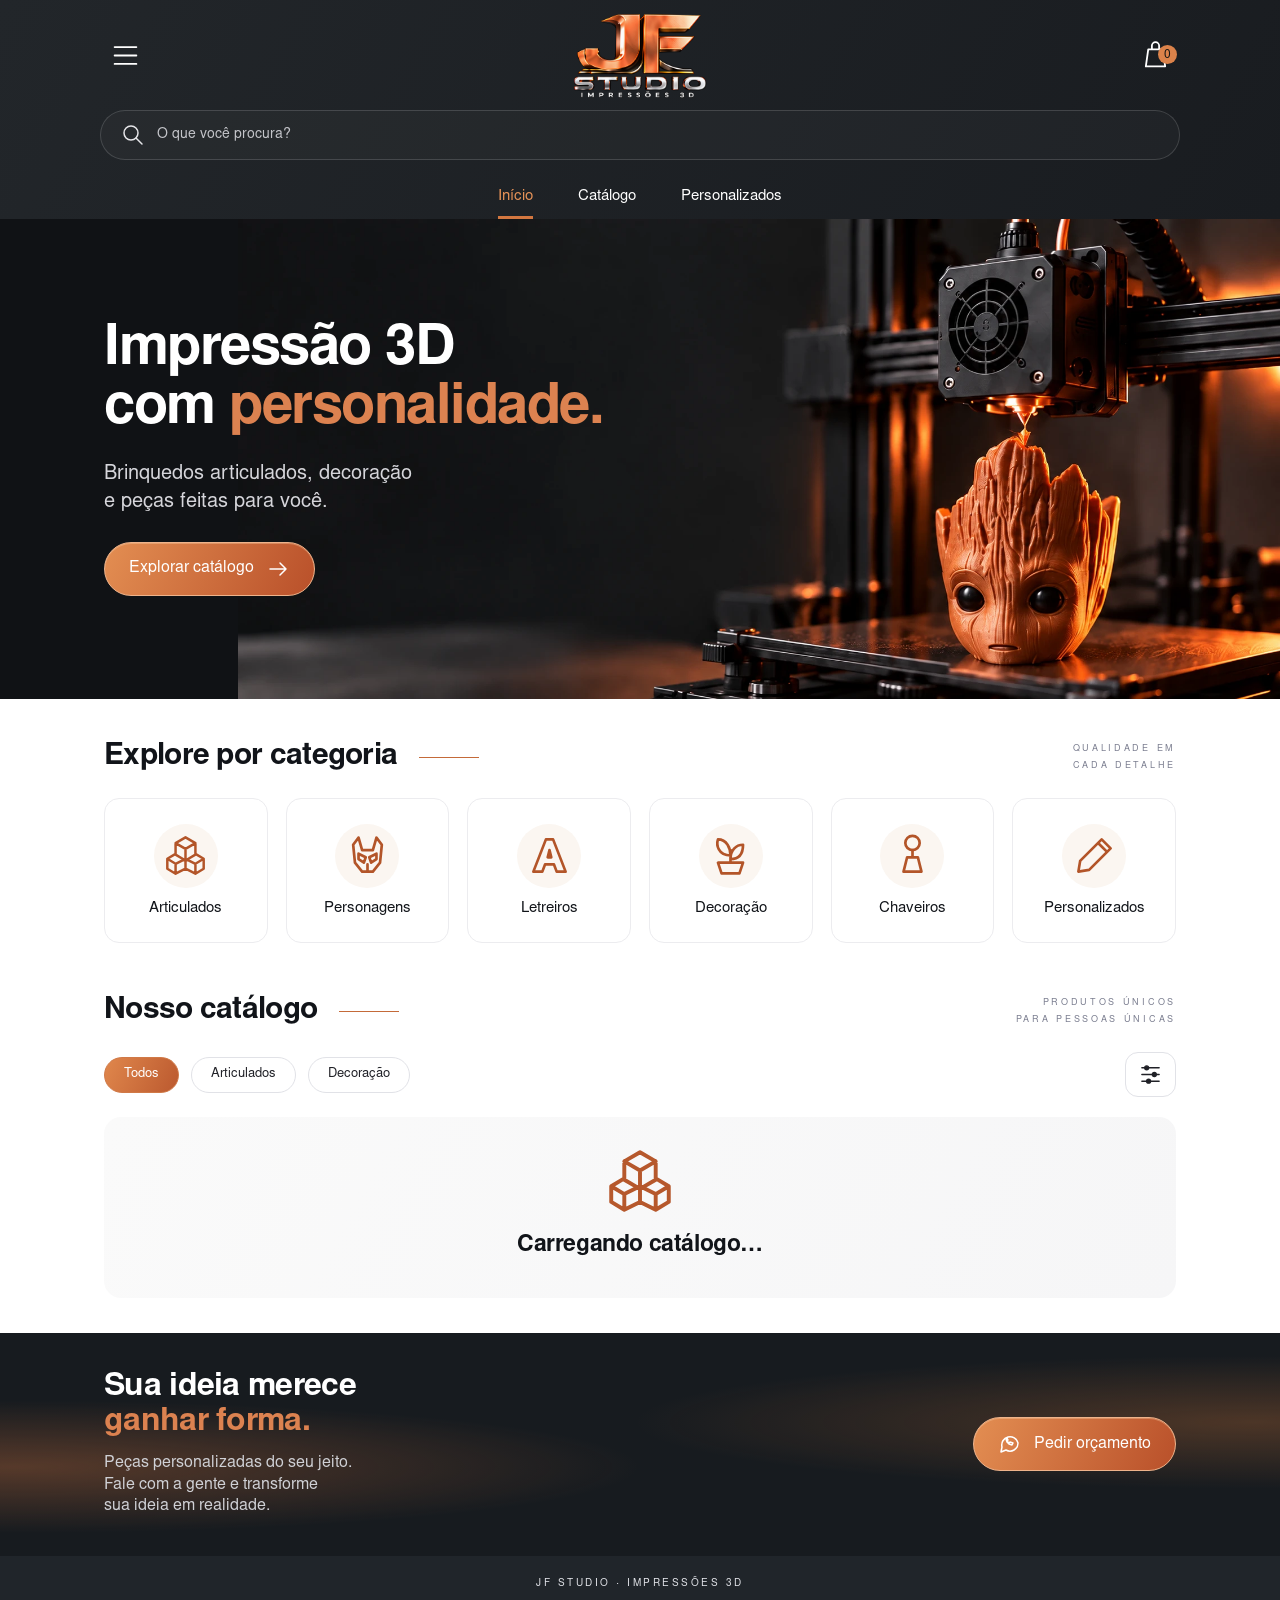
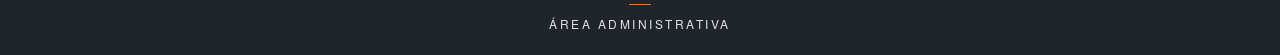
==== index.html @ da3502eb "Add files via upload" ====
<!doctype html><html lang="pt-BR"><head><meta charset="utf-8"><meta name="viewport" content="width=device-width,initial-scale=1"><meta name="theme-color" content="#1b1e21"><meta name="description" content="JF Studio: brinquedos articulados, decoração e peças personalizadas em impressão 3D."><title>JF Studio | Impressões 3D</title><link rel="icon" href="assets/jf-logo-preto-cobre.png"><link rel="preload" href="assets/atelier-sans-bold.otf" as="font" type="font/otf" crossorigin><link rel="stylesheet" href="style.css?v=jf-admin-2"></head><body><header class="site-header"><div class="header-top"><button id="menuToggle" class="icon-button" aria-label="Abrir menu" aria-controls="siteNav" aria-expanded="false"><svg class="icon " viewBox="0 0 24 24" fill="none" stroke="currentColor" stroke-width="1.5" stroke-linecap="round" stroke-linejoin="round" aria-hidden="true"><path d="M3 5h18M3 12h18M3 19h18"/></svg></button><a class="brand" href="index.html" aria-label="JF Studio — início"><img src="assets/jf-logo-preto-cobre.png" width="1548" height="1016" alt="JF Studio — Impressões 3D"></a><button id="cartOpen" class="icon-button cart-button" aria-label="Abrir meu pedido"><svg class="icon " viewBox="0 0 24 24" fill="none" stroke="currentColor" stroke-width="1.5" stroke-linecap="round" stroke-linejoin="round" aria-hidden="true"><path d="M6 7h12l2 14H4zM9 7V4a3 3 0 0 1 6 0v3"/></svg><span id="count">0</span></button></div><form id="headerSearch" class="header-search" action="catalogo.html" role="search"><svg class="icon " viewBox="0 0 24 24" fill="none" stroke="currentColor" stroke-width="1.5" stroke-linecap="round" stroke-linejoin="round" aria-hidden="true"><circle cx="10" cy="10" r="7"/><path d="m15 15 6 6"/></svg><label class="sr" for="headerQuery">Buscar produtos</label><input id="headerQuery" name="busca" type="search" placeholder="O que você procura?"><button class="sr" type="submit">Buscar</button></form><nav class="page-nav" aria-label="Navegação principal"><a href="index.html" aria-current="page">Início</a><a href="catalogo.html" >Catálogo</a><a href="#personalizados" data-custom>Personalizados</a></nav><nav id="siteNav" aria-label="Menu" hidden><a href="index.html">Início</a><a href="catalogo.html">Catálogo</a><a href="#personalizados" data-custom>Personalizados</a></nav></header><main><section id="inicio" class="hero"><div class="hero-inner"><h1>Impressão 3D<br>com <em>personalidade.</em></h1><p>Brinquedos articulados, decoração<br>e peças feitas para você.</p><a class="button primary" href="catalogo.html">Explorar catálogo <svg class="icon " viewBox="0 0 24 24" fill="none" stroke="currentColor" stroke-width="1.5" stroke-linecap="round" stroke-linejoin="round" aria-hidden="true"><path d="M4 12h16m-6-6 6 6-6 6"/></svg></a></div></section><section id="categorias" class="section categories"><div class="section-heading"><h2>Explore por categoria</h2><span class="heading-line"></span><p class="section-note">Qualidade em<br>cada detalhe</p></div><div class="category-grid"><a class="category-card" href="catalogo.html?categoria=Articulados"><span class="category-icon"><svg class="icon " viewBox="-1 0 26 26" fill="none" stroke="currentColor" stroke-width="1.5" stroke-linecap="round" stroke-linejoin="round" aria-hidden="true"><path d="m12 2 6 3.5v7L12 16l-6-3.5v-7zM6 5.5l6 3.5 6-3.5M12 9v7M6 12l-5 3v6l5 3 6-3v-6M18 12l5 3v6l-5 3-6-3M1 15l5 3 6-3m0 0 6 3 5-3M6 18v6m12-6v6"/></svg></span><h3>Articulados</h3></a><a class="category-card" href="catalogo.html?categoria=Personagens"><span class="category-icon"><svg class="icon " viewBox="0 0 24 24" fill="none" stroke="currentColor" stroke-width="1.5" stroke-linecap="round" stroke-linejoin="round" aria-hidden="true"><path d="m7 2-3 4 1 10 4 5h6l4-5 1-10-3-4-2 7h-6zM7 11l4 2-1 3-3-2zm10 0-4 2 1 3 3-2zM12 17v4"/></svg></span><h3>Personagens</h3></a><a class="category-card" href="catalogo.html?categoria=Letreiros"><span class="category-icon"><svg class="icon " viewBox="0 0 24 24" fill="none" stroke="currentColor" stroke-width="1.5" stroke-linecap="round" stroke-linejoin="round" aria-hidden="true"><path d="m3 21 7-18h4l7 18h-5l-1.5-4h-5L8 21zM11 13h2l-1-4z"/></svg></span><h3>Letreiros</h3></a><a class="category-card" href="catalogo.html?categoria=Decoração"><span class="category-icon"><svg class="icon " viewBox="0 0 24 24" fill="none" stroke="currentColor" stroke-width="1.5" stroke-linecap="round" stroke-linejoin="round" aria-hidden="true"><path d="M5 16h14l-2 6H7zM12 16V9M12 12C5 12 4 6 5 3c5 0 7 5 7 9ZM12 14c0-5 3-8 7-8 0 5-2 8-7 8Z"/></svg></span><h3>Decoração</h3></a><a class="category-card" href="catalogo.html?categoria=Chaveiros"><span class="category-icon"><svg class="icon " viewBox="0 0 24 24" fill="none" stroke="currentColor" stroke-width="1.5" stroke-linecap="round" stroke-linejoin="round" aria-hidden="true"><circle cx="12" cy="5" r="4"/><path d="M12 9v4m-3 0h6l2 8H7z"/></svg></span><h3>Chaveiros</h3></a><a class="category-card" href="catalogo.html?categoria=Personalizados"><span class="category-icon"><svg class="icon " viewBox="0 0 24 24" fill="none" stroke="currentColor" stroke-width="1.5" stroke-linecap="round" stroke-linejoin="round" aria-hidden="true"><path d="m16 3 5 5-12 12-6 1 1-6zM14 5l5 5"/></svg></span><h3>Personalizados</h3></a></div></section><section class="section" id="featuredSection" hidden><div class="section-heading"><h2>Em destaque</h2><span class="heading-line"></span></div><div id="featuredProducts" class="product-grid"></div></section><section id="catalogo" class="section catalog"><div class="section-heading"><h2>Nosso catálogo</h2><span class="heading-line"></span><p class="section-note">Produtos únicos<br>para pessoas únicas</p></div><div id="catalogTools" class="catalog-tools"><div class="filter-row"><div id="filters"></div><button id="filterOpen" class="filter-button" aria-label="Ver todas as categorias"><svg class="icon " viewBox="0 0 24 24" fill="none" stroke="currentColor" stroke-width="1.5" stroke-linecap="round" stroke-linejoin="round" aria-hidden="true"><path d="M3 5h18M3 12h18M3 19h18"/><circle cx="8" cy="5" r="2" fill="currentColor"/><circle cx="16" cy="12" r="2" fill="currentColor"/><circle cx="10" cy="19" r="2" fill="currentColor"/></svg></button></div></div><p id="filterStatus" class="sr" role="status"></p><div id="products" class="product-grid"></div><div id="emptyCatalog" class="catalog-empty"><svg class="icon " viewBox="-1 0 26 26" fill="none" stroke="currentColor" stroke-width="1.5" stroke-linecap="round" stroke-linejoin="round" aria-hidden="true"><path d="m12 2 6 3.5v7L12 16l-6-3.5v-7zM6 5.5l6 3.5 6-3.5M12 9v7M6 12l-5 3v6l5 3 6-3v-6M18 12l5 3v6l-5 3-6-3M1 15l5 3 6-3m0 0 6 3 5-3M6 18v6m12-6v6"/></svg><h2>Novas criações em breve</h2><p id="emptyMessage">Estamos preparando nosso catálogo.</p></div></section><section id="personalizados" class="custom-section"><div class="custom-inner"><div><h2>Sua ideia merece<br><em>ganhar forma.</em></h2><p>Peças personalizadas do seu jeito.<br>Fale com a gente e transforme<br>sua ideia em realidade.</p></div><button id="contactOpen" class="button primary"><svg class="icon " viewBox="0 0 24 24" fill="none" stroke="currentColor" stroke-width="1.5" stroke-linecap="round" stroke-linejoin="round" aria-hidden="true"><path d="M20 11a8 8 0 0 1-12 7l-5 2 1-5a8 8 0 1 1 16-4Z"/><path d="m8 7 1 3 2 2 3 1 1-2-3-1-1 1-2-2 1-1-1-2z"/></svg> Pedir orçamento</button></div></section></main><footer><span>JF Studio · Impressões 3D</span><span class="footer-line"></span><a href="admin.html">Área administrativa</a><span class="sr">© <span id="year"></span></span></footer><dialog id="cartDialog"><div class="dialog-heading"><h2>Seu pedido</h2><button id="cartClose" class="icon-button" aria-label="Fechar pedido"><svg class="icon " viewBox="0 0 24 24" fill="none" stroke="currentColor" stroke-width="1.6" stroke-linecap="round" stroke-linejoin="round" aria-hidden="true"><path d="m6 6 12 12M6 18 18 6"/></svg></button></div><p class="dialog-intro">Reúna suas escolhas para solicitar um orçamento.</p><div id="cartItems"></div><div id="orderActions" hidden><button id="copyOrder" class="button primary">Copiar pedido</button><button id="downloadOrder" class="button outline">Baixar pedido</button><button id="sendOrder" class="button primary" hidden><svg class="icon " viewBox="0 0 24 24" fill="none" stroke="currentColor" stroke-width="1.6" stroke-linecap="round" stroke-linejoin="round" aria-hidden="true"><path d="M20 11a8 8 0 0 1-12 7l-5 2 1-5a8 8 0 1 1 16-4Z"/><path d="m8 7 1 3 2 2 3 1 1-2-3-1-1 1-2-2 1-1-1-2z"/></svg>Enviar pelo WhatsApp</button></div><p id="orderStatus" role="status"></p></dialog>
<dialog id="ideaDialog"><div class="dialog-heading"><h2>Conte sua ideia</h2><button id="ideaClose" class="icon-button" aria-label="Fechar formulário"><svg class="icon " viewBox="0 0 24 24" fill="none" stroke="currentColor" stroke-width="1.6" stroke-linecap="round" stroke-linejoin="round" aria-hidden="true"><path d="m6 6 12 12M6 18 18 6"/></svg></button></div><p class="dialog-intro">Uma peça com nome, uma lembrança ou um projeto sob medida.</p><form id="customForm"><label for="idea">O que você gostaria de criar?</label><textarea id="idea" required maxlength="2000" placeholder="Descreva a peça, as cores, o tamanho e a quantidade..."></textarea><button class="button primary" type="submit">Adicionar ao pedido <svg class="icon " viewBox="0 0 24 24" fill="none" stroke="currentColor" stroke-width="1.6" stroke-linecap="round" stroke-linejoin="round" aria-hidden="true"><path d="M4 12h16m-6-6 6 6-6 6"/></svg></button></form><p id="customStatus" role="status"></p></dialog><div id="toast" role="status" hidden></div><dialog id="filterDialog"><div class="dialog-heading"><h2>Categorias</h2><button id="filterClose" class="icon-button" aria-label="Fechar categorias">×</button></div><div id="allFilters" class="all-filters"></div></dialog><dialog id="productDialog"><div class="dialog-heading"><h2 id="detailTitle"></h2><button id="detailClose" class="icon-button" aria-label="Fechar produto">×</button></div><div id="detailGallery" class="detail-gallery"></div><p id="detailDescription"></p><p id="detailPrice" class="price"></p><button id="detailAdd" class="button primary">Adicionar ao pedido</button></dialog><script src="config.js?v=jf-admin-1"></script><script src="assets/supabase-2.117.2.js"></script><script src="dados.js?v=jf-admin-1"></script><script src="produtos.js?v=jf-4"></script><script src="app.js?v=jf-admin-1"></script></body></html>
---- style.css ----
@font-face{font-family:AtelierSerif;src:url('assets/atelier-serif.otf') format('opentype');font-weight:400;font-display:swap}@font-face{font-family:AtelierSerif;src:url('assets/atelier-serif-italic.otf') format('opentype');font-weight:400;font-style:italic;font-display:swap}@font-face{font-family:AtelierSans;src:url('assets/atelier-sans.otf') format('opentype');font-weight:400;font-display:swap}@font-face{font-family:AtelierSans;src:url('assets/atelier-sans-bold.otf') format('opentype');font-weight:700;font-display:swap}

:root{--ink:#111419;--muted:#636570;--copper:#c46a39;--line:#ececef;--paper:#fff;--terra:#b6572f;--cream:#fff;--header-height:0px;color-scheme:light}*{box-sizing:border-box}body{margin:0;color:var(--ink);background:#fff;font-family:AtelierSans,Arial,sans-serif;-webkit-font-smoothing:antialiased}html{scroll-behavior:smooth}a{text-decoration:none;color:inherit}button,input,textarea{font:inherit}button{cursor:pointer;border:0}a,button{-webkit-tap-highlight-color:transparent}h1,h2,h3,p{margin:0}button:focus-visible,a:focus-visible,input:focus-visible,textarea:focus-visible{outline:2px solid #cf7945;outline-offset:4px}.icon{width:24px;height:24px;flex:none;pointer-events:none}svg{vertical-align:middle}.site-header{position:relative;background:linear-gradient(120deg,#22262a,#191c20);color:#fff}.header-top{max-width:1200px;height:110px;display:flex;align-items:center;justify-content:space-between;margin:auto;padding:14px 5%;position:relative}.brand{position:absolute;left:50%;top:50%;transform:translate(-50%,-50%);width:150px;line-height:0}.brand img{width:100%;height:auto;max-height:90px;object-fit:contain}.icon-button{display:flex;align-items:center;justify-content:center;width:42px;height:42px;background:transparent;color:inherit;position:relative;font-size:28px}.icon-button>.icon{width:29px;height:29px}.cart-button #count{position:absolute;right:-1px;top:11px;min-width:19px;height:19px;border-radius:50%;background:#db824a;color:#141414;font-size:12px;display:grid;place-items:center;padding:0 4px}.header-search{max-width:1080px;margin:0 auto;background:#ffffff07;display:flex;align-items:center;border:1px solid #ffffff26;border-radius:50px;gap:12px;padding:12px 20px;color:#e6e6e9}.header-search input{color:#fff;background:none;border:0;padding:0;min-width:0;outline:none;border-radius:0}.header-search input::placeholder{color:#c4c5ca;opacity:1}.page-nav{display:flex;justify-content:center;gap:45px;margin-top:12px;font-size:15px}.page-nav a{padding:16px 0 13px;position:relative}.page-nav a[aria-current]{color:#e69258}.page-nav a[aria-current]:after{content:'';height:3px;position:absolute;bottom:0;left:0;right:0;background:#d37740}.page-nav a:hover{color:#e69258}#siteNav{position:absolute;z-index:10;left:5%;top:90px;padding:15px;display:flex;flex-direction:column;gap:15px;border:1px solid #ffffff24;background:#262a2e;border-radius:10px;box-shadow:0 15px 30px #0003}
.hero{background:#101215 url('assets/hero-groot.webp') right center/contain no-repeat;color:#fff}.hero-inner{max-width:1200px;margin:auto;min-height:480px;padding:60px 5%;display:flex;flex-direction:column;align-items:flex-start;justify-content:center}.hero h1{font-size:clamp(34px,4.4vw,60px);font-weight:700;line-height:1.04;letter-spacing:-1.5px;max-width:68%}.hero h1 em{color:#dc8250;font-style:normal}.hero p{font-size:20px;line-height:1.4;color:#d6d6db;margin-top:20px;max-width:58%}.button{display:inline-flex;align-items:center;justify-content:center;gap:12px;padding:14px 24px;border-radius:50px;line-height:1.2;min-height:46px;font-size:16px;border:1px solid transparent}.button.primary{background:linear-gradient(115deg,#e38e52,#b9502a);color:#fff;border-color:#eeb38b;box-shadow:inset 0 1px 0 #ffd9ad55}.button.primary:hover{filter:brightness(1.08)}.button.outline{border-color:var(--copper);background:#fff;color:var(--copper)}.hero .button{margin-top:26px}
.section{max-width:1200px;margin:auto;padding:42px 5%}.section-heading{display:flex;align-items:center;gap:22px;margin-bottom:24px}.section-heading h2,.section-heading h1{font-size:30px;line-height:1.1;letter-spacing:-.7px;font-weight:700}.heading-line{height:1px;width:60px;flex:none;background:#c46a39}.section-note{margin-left:auto;font-size:9px;letter-spacing:2.7px;text-transform:uppercase;line-height:1.8;text-align:right;color:#7a7d8f}.category-grid{display:grid;grid-template-columns:repeat(6,minmax(0,1fr));gap:18px}.category-card{display:flex;flex-direction:column;align-items:center;justify-content:center;min-height:145px;border:1px solid #ececef;border-radius:15px;padding:18px 8px;background:#fff;gap:12px;text-align:center}.category-card:hover{border-color:#d98b62;background:#fffaf6}.category-icon{background:#fbf6f1;border-radius:50%;display:grid;place-items:center;width:64px;height:64px;color:#b35529}.category-icon .icon{width:43px;height:43px}.category-card h3{font-weight:400;font-size:15px}.catalog{padding-top:10px;padding-bottom:35px}.filter-row{display:flex;justify-content:space-between;align-items:center;gap:10px}.catalog-tools input{margin-bottom:15px}.catalog-tools #filters{display:flex;gap:12px;flex-wrap:wrap}.catalog-tools button,.all-filters button{padding:9px 19px;border:1px solid #e1e2e7;border-radius:50px;background:#fff;color:#202127;font-size:13px}.catalog-tools button.selected,.all-filters button[aria-pressed=true]{background:linear-gradient(115deg,#e0874c,#bb592f);border-color:#d07947;color:#fff}.catalog-tools .filter-button{padding:10px 13px;border-radius:13px;flex:none}.filter-button .icon{width:23px;height:23px}.catalog-empty{text-align:center;border-radius:17px;background:linear-gradient(120deg,#fafafa,#f6f6f7);padding:30px 20px;margin-top:20px}.catalog-empty>.icon{width:68px;height:68px;color:#b6582c;margin-bottom:17px}.catalog-empty h2{font-size:23px;letter-spacing:-.4px;line-height:1.2}.catalog-empty p{color:#62636b;font-size:16px;line-height:1.5;margin-top:8px}.product-grid{display:grid;grid-template-columns:repeat(4,minmax(0,1fr));gap:18px;margin-top:20px}.product-grid:empty{margin:0}.product-card{border:1px solid var(--line);border-radius:14px;overflow:hidden}.product-card img{width:100%;aspect-ratio:1.2;object-fit:cover;display:block}.product-info{padding:15px}.product-info h3{font-size:19px}.product-info p{font-size:13px;margin-top:8px;line-height:1.5;color:var(--muted)}.product-info button{background:none;color:#b6582c;padding:12px 0;display:flex;align-items:center;gap:8px;font-size:12px}.product-info .icon{width:17px}.all-filters{display:flex;gap:10px;flex-wrap:wrap;margin-top:20px}.custom-section{background:radial-gradient(ellipse at 1% 60%,#b6673b66 0,transparent 35%),radial-gradient(ellipse at 98% 40%,#c873394d 0,transparent 35%),#171b1f;color:#fff}.custom-inner{max-width:1200px;margin:auto;padding:38px 5%;display:flex;align-items:center;justify-content:space-between;gap:30px}.custom-inner h2{font-size:32px;line-height:1.1;letter-spacing:-.7px}.custom-inner em{font-style:normal;color:#dc8250}.custom-inner p{font-size:16px;color:#cfd0d5;margin-top:12px;line-height:1.35}.custom-inner .button{white-space:nowrap}footer{background:#20252a;color:#e1e3e8;padding:22px 5%;display:flex;flex-direction:column;align-items:center;gap:14px;font-size:10px;letter-spacing:2.5px;text-transform:uppercase}.footer-line{width:22px;height:1px;background:#d17c4a}.catalog-page{padding-top:18px}
dialog{width:min(510px,calc(100% - 32px));max-height:85dvh;padding:25px;border:1px solid var(--line);border-radius:18px;background:var(--paper);color:var(--ink);box-shadow:0 20px 70px #34261e33}dialog::backdrop{background:#34261e88;backdrop-filter:blur(3px)}.dialog-heading{display:flex;align-items:center;justify-content:space-between;gap:15px}.dialog-heading h2{font-family:AtelierSerif,Georgia,serif;font-size:32px}.dialog-intro{font-size:13px;line-height:1.5;color:var(--muted);margin:10px 0 20px}.order-item{display:flex;align-items:start;gap:15px;justify-content:space-between;padding:17px 0;border-bottom:1px solid var(--line)}.order-item p{font-size:14px;line-height:1.5;overflow-wrap:anywhere}.quantity{display:flex;align-items:center;gap:12px;margin-top:9px;font-size:13px}.quantity button{padding:5px 10px;border-radius:5px;background:#f3e5d3;color:var(--terra)}.remove{font-size:11px;background:none;color:var(--muted);padding:5px}#orderActions{display:flex;flex-wrap:wrap;gap:8px;margin-top:22px}#orderActions .button{font-size:12px;padding:11px 16px}#orderStatus,#customStatus{font-size:12px;color:var(--muted);line-height:1.6;margin-top:12px}input,textarea{background:#fffcf8;color:var(--ink);border:1px solid var(--line);border-radius:9px;padding:12px;font-size:14px;width:100%}textarea{display:block;min-height:120px;resize:vertical;margin:10px 0 16px}form label{font-size:13px}#toast{position:fixed;bottom:22px;left:50%;transform:translateX(-50%);background:var(--terra);color:#fff;padding:12px 22px;z-index:50;font-size:13px;border-radius:25px;width:max-content;max-width:90%;text-align:center}.sr{position:absolute;width:1px;height:1px;overflow:hidden;clip:rect(0,0,0,0)}[hidden]{display:none!important}

@media(max-width:1100px){.header-search{margin-left:5%;margin-right:5%}.category-grid{grid-template-columns:repeat(3,minmax(0,1fr))}.hero-inner{min-height:390px}.hero h1{font-size:43px}.hero p{font-size:17px}}
@media(max-width:600px){.header-top{height:82px;padding:10px 5%}.brand{width:100px}.brand img{max-height:67px}.icon-button{width:28px;height:30px}.icon-button>.icon{width:24px;height:24px}.cart-button #count{font-size:10px;width:15px;height:15px;min-width:15px;right:-5px;top:10px}.header-search{padding:7px 13px;gap:10px;height:32px}.header-search>.icon{width:20px;height:20px}.header-search input{font-size:12px}.page-nav{font-size:12px;gap:36px;margin-top:4px}.page-nav a{padding:11px 0 9px}.page-nav a[aria-current]:after{height:2px}#siteNav{top:62px;font-size:13px}.hero-inner{min-height:0;aspect-ratio:845/390;padding:20px 5%;justify-content:flex-start}.hero h1{font-size:clamp(21px,6.2vw,36px);letter-spacing:-.65px;max-width:72%;line-height:1.04}.hero p{font-size:clamp(10px,3vw,16px);margin-top:11px;line-height:1.38;max-width:62%}.hero .button{font-size:12px;min-height:30px;padding:9px 15px;gap:9px;margin-top:16px}.hero .button .icon{width:17px;height:17px}.section{padding:20px 5%}.section-heading{gap:14px;margin-bottom:18px}.section-heading h2,.section-heading h1{font-size:clamp(20px,5vw,28px);letter-spacing:-.4px}.heading-line{width:44px}.section-note{font-size:5.5px;letter-spacing:1.7px;line-height:1.8}.category-grid{gap:9px}.category-card{border-radius:9px;padding:14px 4px;min-height:78px;gap:8px}.category-icon{width:43px;height:43px}.category-icon .icon{width:30px;height:30px}.category-card h3{font-size:11px}.catalog{padding-top:4px;padding-bottom:17px}.catalog .section-heading{margin-bottom:16px}.catalog-tools #filters{gap:9px}.catalog-tools button{font-size:10px;padding:7px 13px}.catalog-tools .filter-button{padding:7px 9px;border-radius:10px}.filter-button .icon{width:18px;height:18px}.catalog-empty{margin-top:11px;padding:20px 12px;border-radius:11px}.catalog-empty>.icon{width:49px;height:49px;margin-bottom:12px}.catalog-empty h2{font-size:17px}.catalog-empty p{font-size:12px;margin-top:6px}.product-grid{grid-template-columns:repeat(2,minmax(0,1fr));gap:12px}.product-info{padding:11px}.product-info h3{font-size:16px}.product-info p{font-size:12px}.custom-inner{padding:25px 5%;gap:16px}.custom-inner h2{font-size:20px;letter-spacing:-.4px}.custom-inner p{font-size:11px;line-height:1.25;margin-top:9px}.custom-inner .button{font-size:11px;padding:10px 14px;gap:9px;min-height:32px}.custom-inner .button .icon{width:20px;height:20px}footer{font-size:7px;letter-spacing:2px;padding:18px 5%;gap:12px}dialog{padding:20px}.dialog-heading h2{font-size:26px}.catalog-page{padding-top:0}.catalog-tools input{font-size:13px}}
@media(max-width:360px){.heading-line{width:26px}.section-heading{gap:9px}.section-note{letter-spacing:1px;font-size:5px}.category-card h3{font-size:10px}.hero .button{margin-top:10px;font-size:11px;padding:8px 12px}.custom-inner .button{font-size:10px;padding:10px}.custom-inner{gap:10px}.custom-inner h2{font-size:18px}.custom-inner p{font-size:10px}}
@media(prefers-reduced-motion:reduce){html{scroll-behavior:auto}}

.custom-inner>div{min-width:0}.custom-inner>.button{flex:none}
.product-card video{width:100%;aspect-ratio:4/3;object-fit:contain;background:#1b1e21}.product-card .price,.price{font-weight:700;color:#a95432}.product-badge{display:inline-block;background:#f8e9dd;color:#9c4828;border-radius:20px;padding:4px 9px;font-size:12px;margin-bottom:8px}.product-info button{margin-top:10px}.detail-gallery{display:flex;gap:12px;overflow-x:auto;scroll-snap-type:x mandatory}.detail-gallery img,.detail-gallery video{width:100%;flex:0 0 100%;max-height:55vh;object-fit:contain;scroll-snap-align:start;background:#f5f1ed}#detailDescription{white-space:pre-wrap}footer a{color:inherit;font-size:12px}
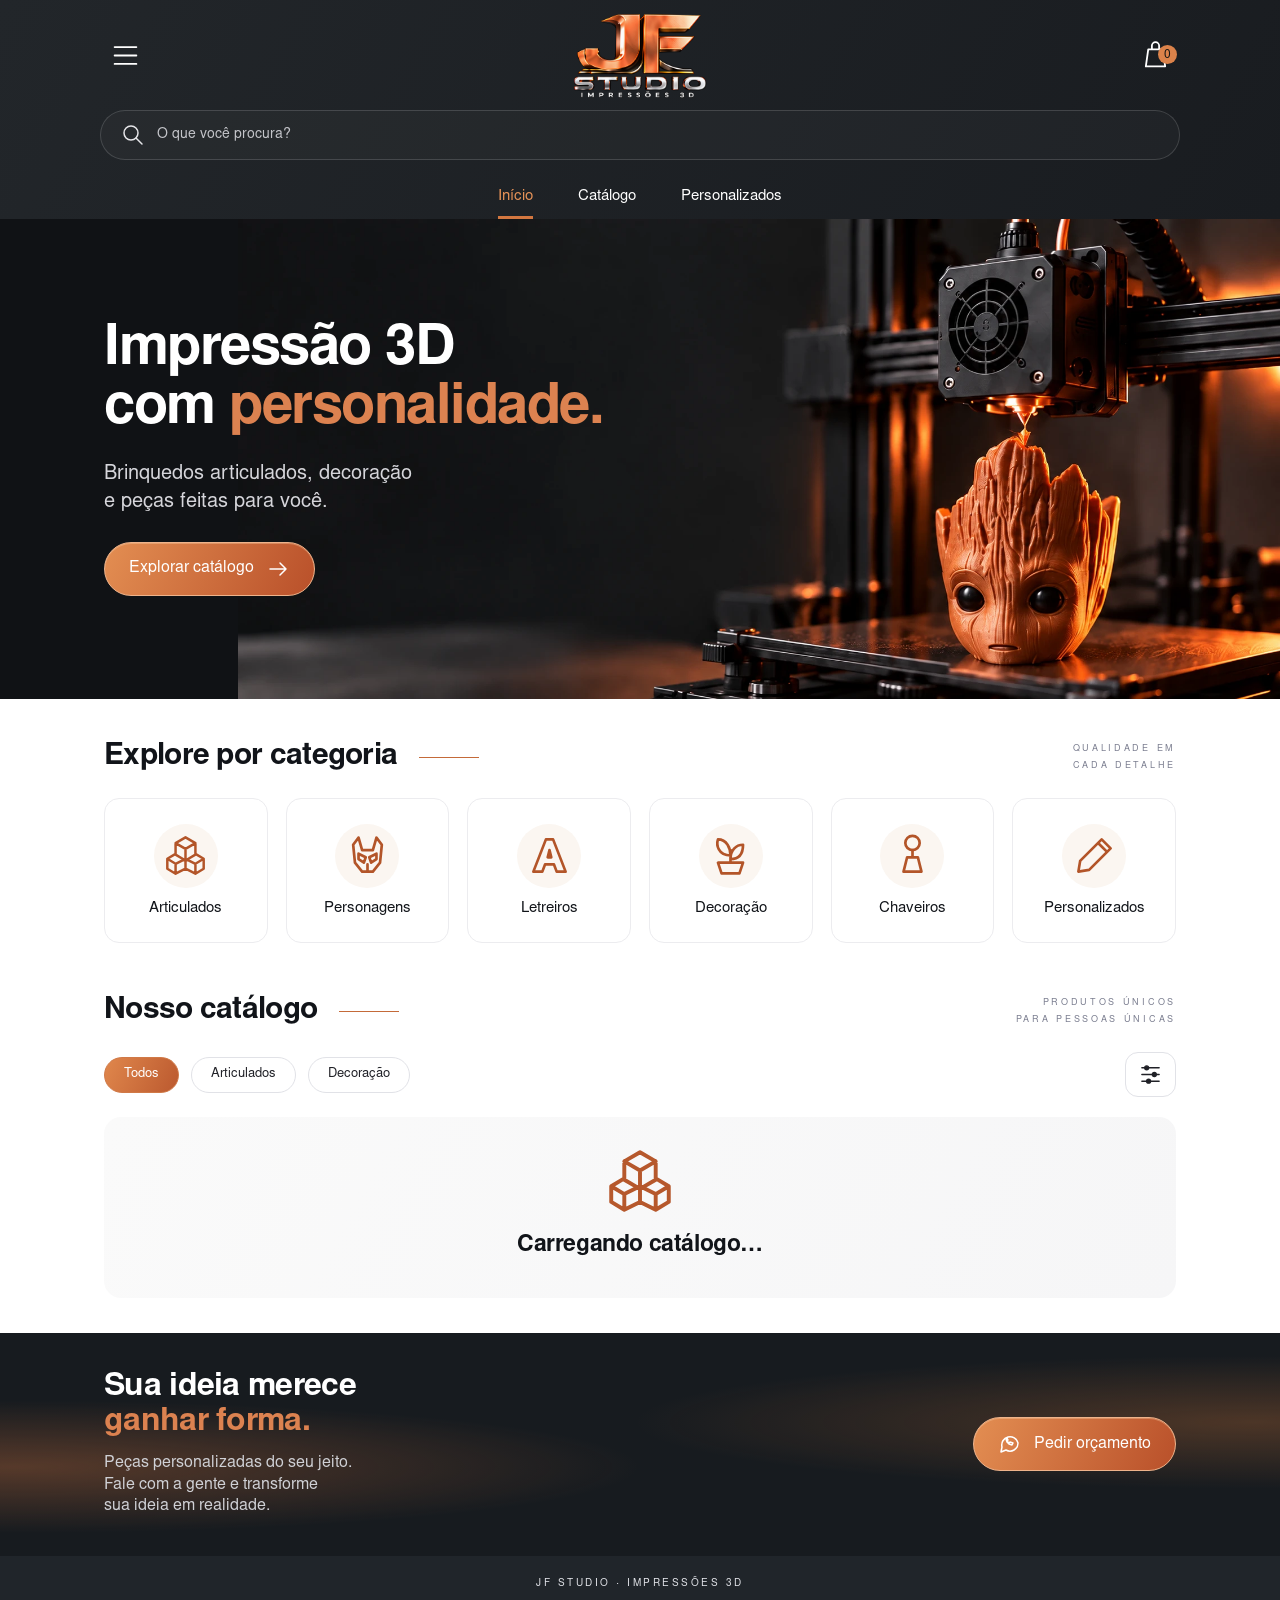
==== commit 48227390: "Add files via upload" ====
--- a/index.html
+++ b/index.html
@@ -1,2 +1,2 @@
-<!doctype html><html lang="pt-BR"><head><meta charset="utf-8"><meta name="viewport" content="width=device-width,initial-scale=1"><meta name="theme-color" content="#1b1e21"><meta name="description" content="JF Studio: brinquedos articulados, decoração e peças personalizadas em impressão 3D."><title>JF Studio | Impressões 3D</title><link rel="icon" href="assets/jf-logo-preto-cobre.png"><link rel="preload" href="assets/atelier-sans-bold.otf" as="font" type="font/otf" crossorigin><link rel="stylesheet" href="style.css?v=jf-admin-2"></head><body><header class="site-header"><div class="header-top"><button id="menuToggle" class="icon-button" aria-label="Abrir menu" aria-controls="siteNav" aria-expanded="false"><svg class="icon " viewBox="0 0 24 24" fill="none" stroke="currentColor" stroke-width="1.5" stroke-linecap="round" stroke-linejoin="round" aria-hidden="true"><path d="M3 5h18M3 12h18M3 19h18"/></svg></button><a class="brand" href="index.html" aria-label="JF Studio — início"><img src="assets/jf-logo-preto-cobre.png" width="1548" height="1016" alt="JF Studio — Impressões 3D"></a><button id="cartOpen" class="icon-button cart-button" aria-label="Abrir meu pedido"><svg class="icon " viewBox="0 0 24 24" fill="none" stroke="currentColor" stroke-width="1.5" stroke-linecap="round" stroke-linejoin="round" aria-hidden="true"><path d="M6 7h12l2 14H4zM9 7V4a3 3 0 0 1 6 0v3"/></svg><span id="count">0</span></button></div><form id="headerSearch" class="header-search" action="catalogo.html" role="search"><svg class="icon " viewBox="0 0 24 24" fill="none" stroke="currentColor" stroke-width="1.5" stroke-linecap="round" stroke-linejoin="round" aria-hidden="true"><circle cx="10" cy="10" r="7"/><path d="m15 15 6 6"/></svg><label class="sr" for="headerQuery">Buscar produtos</label><input id="headerQuery" name="busca" type="search" placeholder="O que você procura?"><button class="sr" type="submit">Buscar</button></form><nav class="page-nav" aria-label="Navegação principal"><a href="index.html" aria-current="page">Início</a><a href="catalogo.html" >Catálogo</a><a href="#personalizados" data-custom>Personalizados</a></nav><nav id="siteNav" aria-label="Menu" hidden><a href="index.html">Início</a><a href="catalogo.html">Catálogo</a><a href="#personalizados" data-custom>Personalizados</a></nav></header><main><section id="inicio" class="hero"><div class="hero-inner"><h1>Impressão 3D<br>com <em>personalidade.</em></h1><p>Brinquedos articulados, decoração<br>e peças feitas para você.</p><a class="button primary" href="catalogo.html">Explorar catálogo <svg class="icon " viewBox="0 0 24 24" fill="none" stroke="currentColor" stroke-width="1.5" stroke-linecap="round" stroke-linejoin="round" aria-hidden="true"><path d="M4 12h16m-6-6 6 6-6 6"/></svg></a></div></section><section id="categorias" class="section categories"><div class="section-heading"><h2>Explore por categoria</h2><span class="heading-line"></span><p class="section-note">Qualidade em<br>cada detalhe</p></div><div class="category-grid"><a class="category-card" href="catalogo.html?categoria=Articulados"><span class="category-icon"><svg class="icon " viewBox="-1 0 26 26" fill="none" stroke="currentColor" stroke-width="1.5" stroke-linecap="round" stroke-linejoin="round" aria-hidden="true"><path d="m12 2 6 3.5v7L12 16l-6-3.5v-7zM6 5.5l6 3.5 6-3.5M12 9v7M6 12l-5 3v6l5 3 6-3v-6M18 12l5 3v6l-5 3-6-3M1 15l5 3 6-3m0 0 6 3 5-3M6 18v6m12-6v6"/></svg></span><h3>Articulados</h3></a><a class="category-card" href="catalogo.html?categoria=Personagens"><span class="category-icon"><svg class="icon " viewBox="0 0 24 24" fill="none" stroke="currentColor" stroke-width="1.5" stroke-linecap="round" stroke-linejoin="round" aria-hidden="true"><path d="m7 2-3 4 1 10 4 5h6l4-5 1-10-3-4-2 7h-6zM7 11l4 2-1 3-3-2zm10 0-4 2 1 3 3-2zM12 17v4"/></svg></span><h3>Personagens</h3></a><a class="category-card" href="catalogo.html?categoria=Letreiros"><span class="category-icon"><svg class="icon " viewBox="0 0 24 24" fill="none" stroke="currentColor" stroke-width="1.5" stroke-linecap="round" stroke-linejoin="round" aria-hidden="true"><path d="m3 21 7-18h4l7 18h-5l-1.5-4h-5L8 21zM11 13h2l-1-4z"/></svg></span><h3>Letreiros</h3></a><a class="category-card" href="catalogo.html?categoria=Decoração"><span class="category-icon"><svg class="icon " viewBox="0 0 24 24" fill="none" stroke="currentColor" stroke-width="1.5" stroke-linecap="round" stroke-linejoin="round" aria-hidden="true"><path d="M5 16h14l-2 6H7zM12 16V9M12 12C5 12 4 6 5 3c5 0 7 5 7 9ZM12 14c0-5 3-8 7-8 0 5-2 8-7 8Z"/></svg></span><h3>Decoração</h3></a><a class="category-card" href="catalogo.html?categoria=Chaveiros"><span class="category-icon"><svg class="icon " viewBox="0 0 24 24" fill="none" stroke="currentColor" stroke-width="1.5" stroke-linecap="round" stroke-linejoin="round" aria-hidden="true"><circle cx="12" cy="5" r="4"/><path d="M12 9v4m-3 0h6l2 8H7z"/></svg></span><h3>Chaveiros</h3></a><a class="category-card" href="catalogo.html?categoria=Personalizados"><span class="category-icon"><svg class="icon " viewBox="0 0 24 24" fill="none" stroke="currentColor" stroke-width="1.5" stroke-linecap="round" stroke-linejoin="round" aria-hidden="true"><path d="m16 3 5 5-12 12-6 1 1-6zM14 5l5 5"/></svg></span><h3>Personalizados</h3></a></div></section><section class="section" id="featuredSection" hidden><div class="section-heading"><h2>Em destaque</h2><span class="heading-line"></span></div><div id="featuredProducts" class="product-grid"></div></section><section id="catalogo" class="section catalog"><div class="section-heading"><h2>Nosso catálogo</h2><span class="heading-line"></span><p class="section-note">Produtos únicos<br>para pessoas únicas</p></div><div id="catalogTools" class="catalog-tools"><div class="filter-row"><div id="filters"></div><button id="filterOpen" class="filter-button" aria-label="Ver todas as categorias"><svg class="icon " viewBox="0 0 24 24" fill="none" stroke="currentColor" stroke-width="1.5" stroke-linecap="round" stroke-linejoin="round" aria-hidden="true"><path d="M3 5h18M3 12h18M3 19h18"/><circle cx="8" cy="5" r="2" fill="currentColor"/><circle cx="16" cy="12" r="2" fill="currentColor"/><circle cx="10" cy="19" r="2" fill="currentColor"/></svg></button></div></div><p id="filterStatus" class="sr" role="status"></p><div id="products" class="product-grid"></div><div id="emptyCatalog" class="catalog-empty"><svg class="icon " viewBox="-1 0 26 26" fill="none" stroke="currentColor" stroke-width="1.5" stroke-linecap="round" stroke-linejoin="round" aria-hidden="true"><path d="m12 2 6 3.5v7L12 16l-6-3.5v-7zM6 5.5l6 3.5 6-3.5M12 9v7M6 12l-5 3v6l5 3 6-3v-6M18 12l5 3v6l-5 3-6-3M1 15l5 3 6-3m0 0 6 3 5-3M6 18v6m12-6v6"/></svg><h2>Novas criações em breve</h2><p id="emptyMessage">Estamos preparando nosso catálogo.</p></div></section><section id="personalizados" class="custom-section"><div class="custom-inner"><div><h2>Sua ideia merece<br><em>ganhar forma.</em></h2><p>Peças personalizadas do seu jeito.<br>Fale com a gente e transforme<br>sua ideia em realidade.</p></div><button id="contactOpen" class="button primary"><svg class="icon " viewBox="0 0 24 24" fill="none" stroke="currentColor" stroke-width="1.5" stroke-linecap="round" stroke-linejoin="round" aria-hidden="true"><path d="M20 11a8 8 0 0 1-12 7l-5 2 1-5a8 8 0 1 1 16-4Z"/><path d="m8 7 1 3 2 2 3 1 1-2-3-1-1 1-2-2 1-1-1-2z"/></svg> Pedir orçamento</button></div></section></main><footer><span>JF Studio · Impressões 3D</span><span class="footer-line"></span><a href="admin.html">Área administrativa</a><span class="sr">© <span id="year"></span></span></footer><dialog id="cartDialog"><div class="dialog-heading"><h2>Seu pedido</h2><button id="cartClose" class="icon-button" aria-label="Fechar pedido"><svg class="icon " viewBox="0 0 24 24" fill="none" stroke="currentColor" stroke-width="1.6" stroke-linecap="round" stroke-linejoin="round" aria-hidden="true"><path d="m6 6 12 12M6 18 18 6"/></svg></button></div><p class="dialog-intro">Reúna suas escolhas para solicitar um orçamento.</p><div id="cartItems"></div><div id="orderActions" hidden><button id="copyOrder" class="button primary">Copiar pedido</button><button id="downloadOrder" class="button outline">Baixar pedido</button><button id="sendOrder" class="button primary" hidden><svg class="icon " viewBox="0 0 24 24" fill="none" stroke="currentColor" stroke-width="1.6" stroke-linecap="round" stroke-linejoin="round" aria-hidden="true"><path d="M20 11a8 8 0 0 1-12 7l-5 2 1-5a8 8 0 1 1 16-4Z"/><path d="m8 7 1 3 2 2 3 1 1-2-3-1-1 1-2-2 1-1-1-2z"/></svg>Enviar pelo WhatsApp</button></div><p id="orderStatus" role="status"></p></dialog>
+<!doctype html><html lang="pt-BR"><head><meta charset="utf-8"><meta name="viewport" content="width=device-width,initial-scale=1"><meta name="theme-color" content="#1b1e21"><meta name="description" content="JF Studio: brinquedos articulados, decoração e peças personalizadas em impressão 3D."><title>JF Studio | Impressões 3D</title><link rel="icon" href="assets/jf-logo-preto-cobre.png"><link rel="preload" href="assets/atelier-sans-bold.otf" as="font" type="font/otf" crossorigin><link rel="stylesheet" href="style.css?v=jf-admin-2"></head><body><header class="site-header"><div class="header-top"><button id="menuToggle" class="icon-button" aria-label="Abrir menu" aria-controls="siteNav" aria-expanded="false"><svg class="icon " viewBox="0 0 24 24" fill="none" stroke="currentColor" stroke-width="1.5" stroke-linecap="round" stroke-linejoin="round" aria-hidden="true"><path d="M3 5h18M3 12h18M3 19h18"/></svg></button><a class="brand" href="index.html" aria-label="JF Studio — início"><img src="assets/jf-logo-preto-cobre.png" width="1548" height="1016" alt="JF Studio — Impressões 3D"></a><button id="cartOpen" class="icon-button cart-button" aria-label="Abrir meu pedido"><svg class="icon " viewBox="0 0 24 24" fill="none" stroke="currentColor" stroke-width="1.5" stroke-linecap="round" stroke-linejoin="round" aria-hidden="true"><path d="M6 7h12l2 14H4zM9 7V4a3 3 0 0 1 6 0v3"/></svg><span id="count">0</span></button></div><form id="headerSearch" class="header-search" action="catalogo.html" role="search"><svg class="icon " viewBox="0 0 24 24" fill="none" stroke="currentColor" stroke-width="1.5" stroke-linecap="round" stroke-linejoin="round" aria-hidden="true"><circle cx="10" cy="10" r="7"/><path d="m15 15 6 6"/></svg><label class="sr" for="headerQuery">Buscar produtos</label><input id="headerQuery" name="busca" type="search" placeholder="O que você procura?"><button class="sr" type="submit">Buscar</button></form><nav class="page-nav" aria-label="Navegação principal"><a href="index.html" aria-current="page">Início</a><a href="catalogo.html" >Catálogo</a><a href="#personalizados" data-custom>Personalizados</a></nav><nav id="siteNav" aria-label="Menu" hidden><a href="index.html">Início</a><a href="catalogo.html">Catálogo</a><a href="#personalizados" data-custom>Personalizados</a></nav></header><main><section id="inicio" class="hero"><div class="hero-inner"><h1>Impressão 3D<br>com <em>personalidade.</em></h1><p>Brinquedos articulados, decoração<br>e peças feitas para você.</p><a class="button primary" href="catalogo.html">Explorar catálogo <svg class="icon " viewBox="0 0 24 24" fill="none" stroke="currentColor" stroke-width="1.5" stroke-linecap="round" stroke-linejoin="round" aria-hidden="true"><path d="M4 12h16m-6-6 6 6-6 6"/></svg></a></div></section><section id="categorias" class="section categories"><div class="section-heading"><h2>Explore por categoria</h2><span class="heading-line"></span><p class="section-note">Qualidade em<br>cada detalhe</p></div><div class="category-grid"><a class="category-card" href="catalogo.html?categoria=Articulados"><span class="category-icon"><svg class="icon " viewBox="-1 0 26 26" fill="none" stroke="currentColor" stroke-width="1.5" stroke-linecap="round" stroke-linejoin="round" aria-hidden="true"><path d="m12 2 6 3.5v7L12 16l-6-3.5v-7zM6 5.5l6 3.5 6-3.5M12 9v7M6 12l-5 3v6l5 3 6-3v-6M18 12l5 3v6l-5 3-6-3M1 15l5 3 6-3m0 0 6 3 5-3M6 18v6m12-6v6"/></svg></span><h3>Articulados</h3></a><a class="category-card" href="catalogo.html?categoria=Personagens"><span class="category-icon"><svg class="icon " viewBox="0 0 24 24" fill="none" stroke="currentColor" stroke-width="1.5" stroke-linecap="round" stroke-linejoin="round" aria-hidden="true"><path d="m7 2-3 4 1 10 4 5h6l4-5 1-10-3-4-2 7h-6zM7 11l4 2-1 3-3-2zm10 0-4 2 1 3 3-2zM12 17v4"/></svg></span><h3>Personagens</h3></a><a class="category-card" href="catalogo.html?categoria=Letreiros"><span class="category-icon"><svg class="icon " viewBox="0 0 24 24" fill="none" stroke="currentColor" stroke-width="1.5" stroke-linecap="round" stroke-linejoin="round" aria-hidden="true"><path d="m3 21 7-18h4l7 18h-5l-1.5-4h-5L8 21zM11 13h2l-1-4z"/></svg></span><h3>Letreiros</h3></a><a class="category-card" href="catalogo.html?categoria=Decoração"><span class="category-icon"><svg class="icon " viewBox="0 0 24 24" fill="none" stroke="currentColor" stroke-width="1.5" stroke-linecap="round" stroke-linejoin="round" aria-hidden="true"><path d="M5 16h14l-2 6H7zM12 16V9M12 12C5 12 4 6 5 3c5 0 7 5 7 9ZM12 14c0-5 3-8 7-8 0 5-2 8-7 8Z"/></svg></span><h3>Decoração</h3></a><a class="category-card" href="catalogo.html?categoria=Chaveiros"><span class="category-icon"><svg class="icon " viewBox="0 0 24 24" fill="none" stroke="currentColor" stroke-width="1.5" stroke-linecap="round" stroke-linejoin="round" aria-hidden="true"><circle cx="12" cy="5" r="4"/><path d="M12 9v4m-3 0h6l2 8H7z"/></svg></span><h3>Chaveiros</h3></a><a class="category-card" href="catalogo.html?categoria=Personalizados"><span class="category-icon"><svg class="icon " viewBox="0 0 24 24" fill="none" stroke="currentColor" stroke-width="1.5" stroke-linecap="round" stroke-linejoin="round" aria-hidden="true"><path d="m16 3 5 5-12 12-6 1 1-6zM14 5l5 5"/></svg></span><h3>Personalizados</h3></a></div></section><section class="section" id="featuredSection" hidden><div class="section-heading"><h2>Em destaque</h2><span class="heading-line"></span></div><div id="featuredProducts" class="product-grid"></div></section><section id="catalogo" class="section catalog"><div class="section-heading"><h2>Nosso catálogo</h2><span class="heading-line"></span><p class="section-note">Produtos únicos<br>para pessoas únicas</p></div><div id="catalogTools" class="catalog-tools"><div class="filter-row"><div id="filters"></div><button id="filterOpen" class="filter-button" aria-label="Ver todas as categorias"><svg class="icon " viewBox="0 0 24 24" fill="none" stroke="currentColor" stroke-width="1.5" stroke-linecap="round" stroke-linejoin="round" aria-hidden="true"><path d="M3 5h18M3 12h18M3 19h18"/><circle cx="8" cy="5" r="2" fill="currentColor"/><circle cx="16" cy="12" r="2" fill="currentColor"/><circle cx="10" cy="19" r="2" fill="currentColor"/></svg></button></div></div><p id="filterStatus" class="sr" role="status"></p><div id="products" class="product-grid"></div><div id="emptyCatalog" class="catalog-empty"><svg class="icon " viewBox="-1 0 26 26" fill="none" stroke="currentColor" stroke-width="1.5" stroke-linecap="round" stroke-linejoin="round" aria-hidden="true"><path d="m12 2 6 3.5v7L12 16l-6-3.5v-7zM6 5.5l6 3.5 6-3.5M12 9v7M6 12l-5 3v6l5 3 6-3v-6M18 12l5 3v6l-5 3-6-3M1 15l5 3 6-3m0 0 6 3 5-3M6 18v6m12-6v6"/></svg><h2>Novas criações em breve</h2><p id="emptyMessage">Estamos preparando nosso catálogo.</p></div></section><section id="personalizados" class="custom-section"><div class="custom-inner"><div><h2>Sua ideia merece<br><em>ganhar forma.</em></h2><p>Peças personalizadas do seu jeito.<br>Fale com a gente e transforme<br>sua ideia em realidade.</p></div><button id="contactOpen" class="button primary"><svg class="icon " viewBox="0 0 24 24" fill="none" stroke="currentColor" stroke-width="1.5" stroke-linecap="round" stroke-linejoin="round" aria-hidden="true"><path d="M20 11a8 8 0 0 1-12 7l-5 2 1-5a8 8 0 1 1 16-4Z"/><path d="m8 7 1 3 2 2 3 1 1-2-3-1-1 1-2-2 1-1-1-2z"/></svg> Pedir orçamento</button></div></section></main><footer><span>JF Studio · Impressões 3D</span><span class="footer-line"></span><span class="sr">© <span id="year"></span></span></footer><dialog id="cartDialog"><div class="dialog-heading"><h2>Seu pedido</h2><button id="cartClose" class="icon-button" aria-label="Fechar pedido"><svg class="icon " viewBox="0 0 24 24" fill="none" stroke="currentColor" stroke-width="1.6" stroke-linecap="round" stroke-linejoin="round" aria-hidden="true"><path d="m6 6 12 12M6 18 18 6"/></svg></button></div><p class="dialog-intro">Reúna suas escolhas para solicitar um orçamento.</p><div id="cartItems"></div><div id="orderActions" hidden><button id="copyOrder" class="button primary">Copiar pedido</button><button id="downloadOrder" class="button outline">Baixar pedido</button><button id="sendOrder" class="button primary" hidden><svg class="icon " viewBox="0 0 24 24" fill="none" stroke="currentColor" stroke-width="1.6" stroke-linecap="round" stroke-linejoin="round" aria-hidden="true"><path d="M20 11a8 8 0 0 1-12 7l-5 2 1-5a8 8 0 1 1 16-4Z"/><path d="m8 7 1 3 2 2 3 1 1-2-3-1-1 1-2-2 1-1-1-2z"/></svg>Enviar pelo WhatsApp</button></div><p id="orderStatus" role="status"></p></dialog>
 <dialog id="ideaDialog"><div class="dialog-heading"><h2>Conte sua ideia</h2><button id="ideaClose" class="icon-button" aria-label="Fechar formulário"><svg class="icon " viewBox="0 0 24 24" fill="none" stroke="currentColor" stroke-width="1.6" stroke-linecap="round" stroke-linejoin="round" aria-hidden="true"><path d="m6 6 12 12M6 18 18 6"/></svg></button></div><p class="dialog-intro">Uma peça com nome, uma lembrança ou um projeto sob medida.</p><form id="customForm"><label for="idea">O que você gostaria de criar?</label><textarea id="idea" required maxlength="2000" placeholder="Descreva a peça, as cores, o tamanho e a quantidade..."></textarea><button class="button primary" type="submit">Adicionar ao pedido <svg class="icon " viewBox="0 0 24 24" fill="none" stroke="currentColor" stroke-width="1.6" stroke-linecap="round" stroke-linejoin="round" aria-hidden="true"><path d="M4 12h16m-6-6 6 6-6 6"/></svg></button></form><p id="customStatus" role="status"></p></dialog><div id="toast" role="status" hidden></div><dialog id="filterDialog"><div class="dialog-heading"><h2>Categorias</h2><button id="filterClose" class="icon-button" aria-label="Fechar categorias">×</button></div><div id="allFilters" class="all-filters"></div></dialog><dialog id="productDialog"><div class="dialog-heading"><h2 id="detailTitle"></h2><button id="detailClose" class="icon-button" aria-label="Fechar produto">×</button></div><div id="detailGallery" class="detail-gallery"></div><p id="detailDescription"></p><p id="detailPrice" class="price"></p><button id="detailAdd" class="button primary">Adicionar ao pedido</button></dialog><script src="config.js?v=jf-admin-1"></script><script src="assets/supabase-2.117.2.js"></script><script src="dados.js?v=jf-admin-1"></script><script src="produtos.js?v=jf-4"></script><script src="app.js?v=jf-admin-1"></script></body></html>
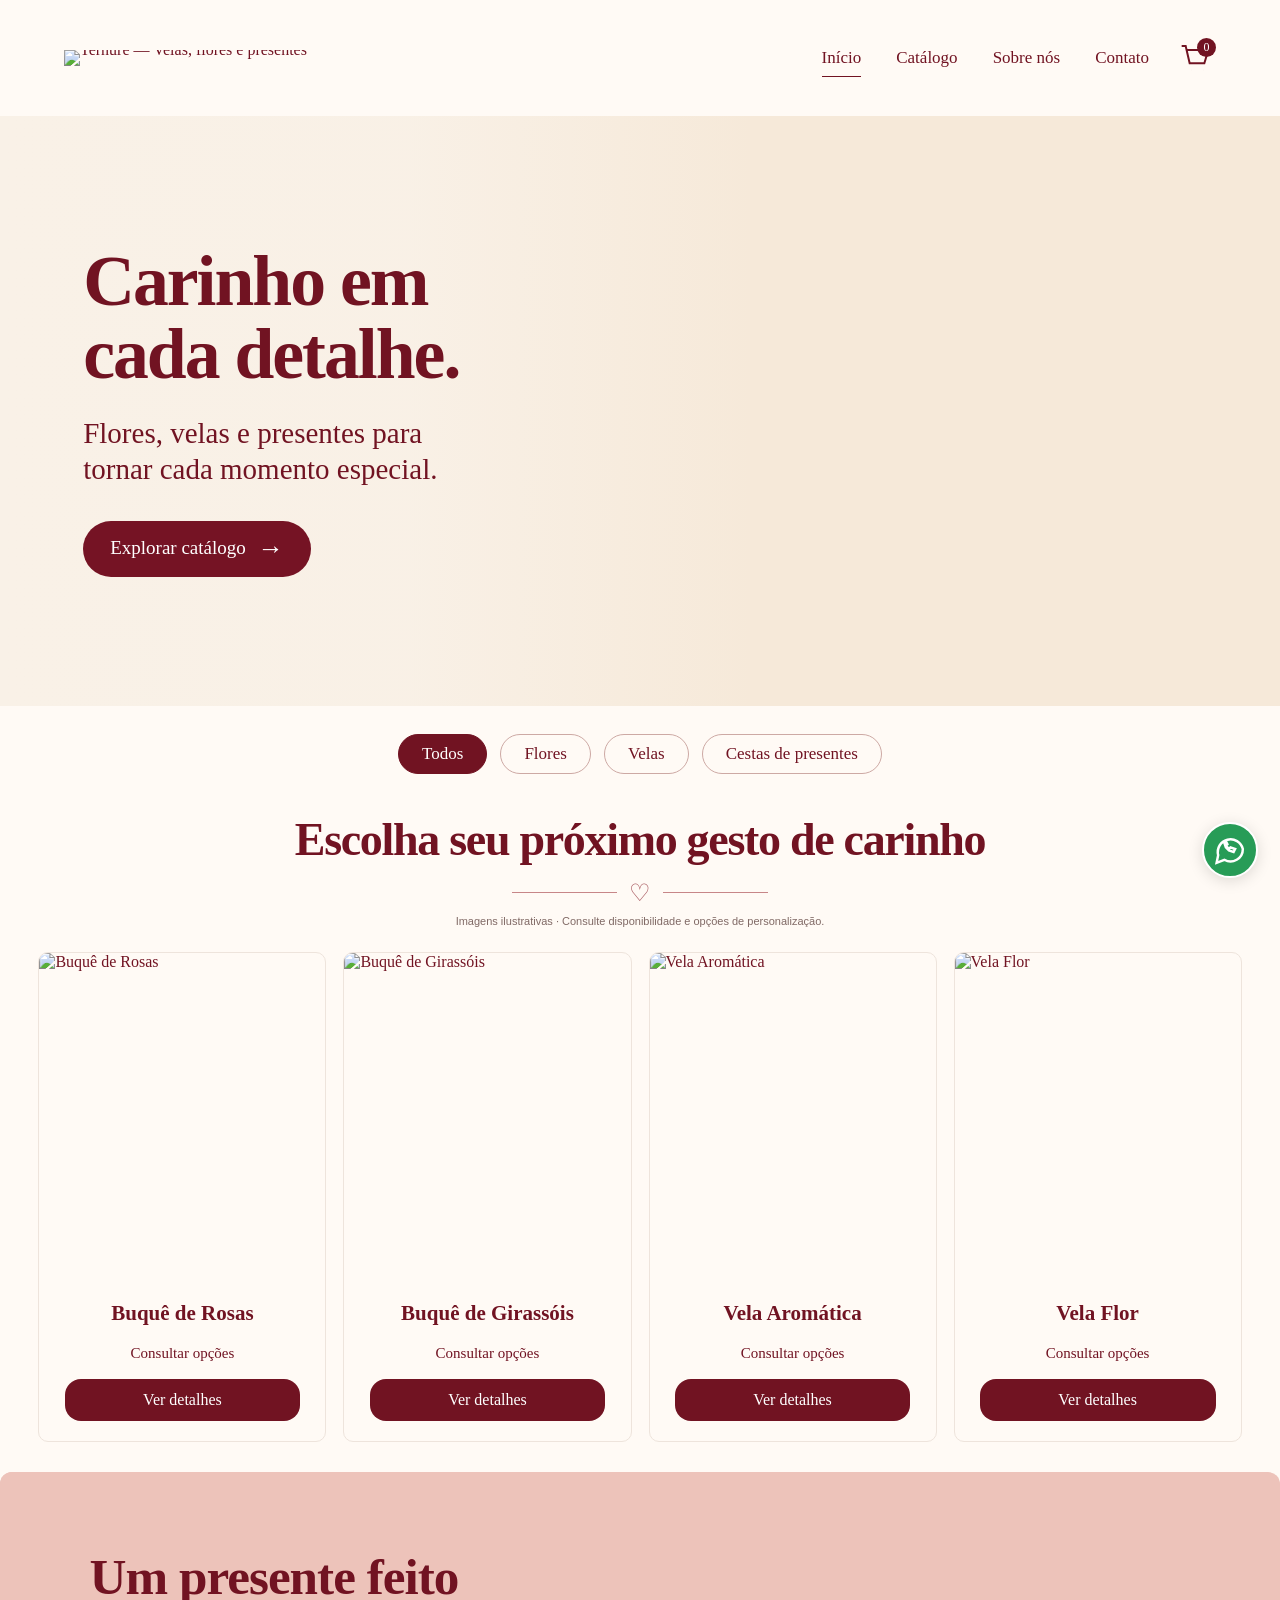
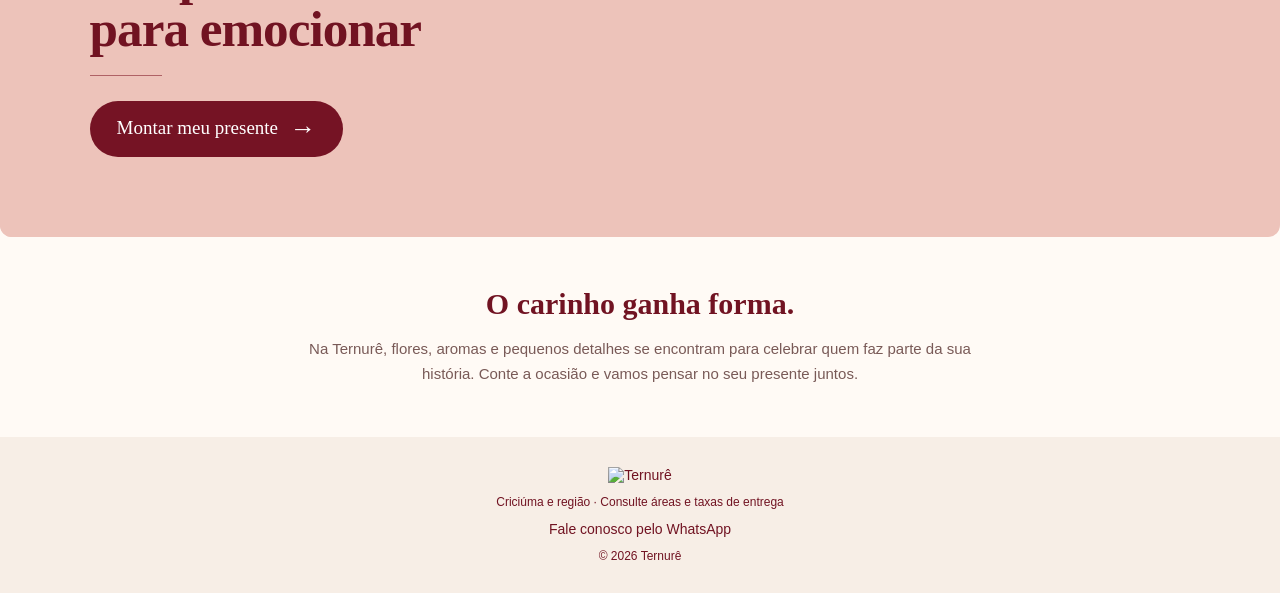
==== commit 5e2ef557: "Add files via upload" ====
--- a/index.html
+++ b/index.html
@@ -1,2 +1,2 @@
-<!doctype html><html lang="pt-BR"><head><meta charset="utf-8"><meta name="viewport" content="width=device-width,initial-scale=1"><meta name="theme-color" content="#1b1e21"><meta name="description" content="JF Studio: brinquedos articulados, decoração e peças personalizadas em impressão 3D."><title>JF Studio | Impressões 3D</title><link rel="icon" href="assets/jf-logo-preto-cobre.png"><link rel="preload" href="assets/atelier-sans-bold.otf" as="font" type="font/otf" crossorigin><link rel="stylesheet" href="style.css?v=jf-admin-2"></head><body><header class="site-header"><div class="header-top"><button id="menuToggle" class="icon-button" aria-label="Abrir menu" aria-controls="siteNav" aria-expanded="false"><svg class="icon " viewBox="0 0 24 24" fill="none" stroke="currentColor" stroke-width="1.5" stroke-linecap="round" stroke-linejoin="round" aria-hidden="true"><path d="M3 5h18M3 12h18M3 19h18"/></svg></button><a class="brand" href="index.html" aria-label="JF Studio — início"><img src="assets/jf-logo-preto-cobre.png" width="1548" height="1016" alt="JF Studio — Impressões 3D"></a><button id="cartOpen" class="icon-button cart-button" aria-label="Abrir meu pedido"><svg class="icon " viewBox="0 0 24 24" fill="none" stroke="currentColor" stroke-width="1.5" stroke-linecap="round" stroke-linejoin="round" aria-hidden="true"><path d="M6 7h12l2 14H4zM9 7V4a3 3 0 0 1 6 0v3"/></svg><span id="count">0</span></button></div><form id="headerSearch" class="header-search" action="catalogo.html" role="search"><svg class="icon " viewBox="0 0 24 24" fill="none" stroke="currentColor" stroke-width="1.5" stroke-linecap="round" stroke-linejoin="round" aria-hidden="true"><circle cx="10" cy="10" r="7"/><path d="m15 15 6 6"/></svg><label class="sr" for="headerQuery">Buscar produtos</label><input id="headerQuery" name="busca" type="search" placeholder="O que você procura?"><button class="sr" type="submit">Buscar</button></form><nav class="page-nav" aria-label="Navegação principal"><a href="index.html" aria-current="page">Início</a><a href="catalogo.html" >Catálogo</a><a href="#personalizados" data-custom>Personalizados</a></nav><nav id="siteNav" aria-label="Menu" hidden><a href="index.html">Início</a><a href="catalogo.html">Catálogo</a><a href="#personalizados" data-custom>Personalizados</a></nav></header><main><section id="inicio" class="hero"><div class="hero-inner"><h1>Impressão 3D<br>com <em>personalidade.</em></h1><p>Brinquedos articulados, decoração<br>e peças feitas para você.</p><a class="button primary" href="catalogo.html">Explorar catálogo <svg class="icon " viewBox="0 0 24 24" fill="none" stroke="currentColor" stroke-width="1.5" stroke-linecap="round" stroke-linejoin="round" aria-hidden="true"><path d="M4 12h16m-6-6 6 6-6 6"/></svg></a></div></section><section id="categorias" class="section categories"><div class="section-heading"><h2>Explore por categoria</h2><span class="heading-line"></span><p class="section-note">Qualidade em<br>cada detalhe</p></div><div class="category-grid"><a class="category-card" href="catalogo.html?categoria=Articulados"><span class="category-icon"><svg class="icon " viewBox="-1 0 26 26" fill="none" stroke="currentColor" stroke-width="1.5" stroke-linecap="round" stroke-linejoin="round" aria-hidden="true"><path d="m12 2 6 3.5v7L12 16l-6-3.5v-7zM6 5.5l6 3.5 6-3.5M12 9v7M6 12l-5 3v6l5 3 6-3v-6M18 12l5 3v6l-5 3-6-3M1 15l5 3 6-3m0 0 6 3 5-3M6 18v6m12-6v6"/></svg></span><h3>Articulados</h3></a><a class="category-card" href="catalogo.html?categoria=Personagens"><span class="category-icon"><svg class="icon " viewBox="0 0 24 24" fill="none" stroke="currentColor" stroke-width="1.5" stroke-linecap="round" stroke-linejoin="round" aria-hidden="true"><path d="m7 2-3 4 1 10 4 5h6l4-5 1-10-3-4-2 7h-6zM7 11l4 2-1 3-3-2zm10 0-4 2 1 3 3-2zM12 17v4"/></svg></span><h3>Personagens</h3></a><a class="category-card" href="catalogo.html?categoria=Letreiros"><span class="category-icon"><svg class="icon " viewBox="0 0 24 24" fill="none" stroke="currentColor" stroke-width="1.5" stroke-linecap="round" stroke-linejoin="round" aria-hidden="true"><path d="m3 21 7-18h4l7 18h-5l-1.5-4h-5L8 21zM11 13h2l-1-4z"/></svg></span><h3>Letreiros</h3></a><a class="category-card" href="catalogo.html?categoria=Decoração"><span class="category-icon"><svg class="icon " viewBox="0 0 24 24" fill="none" stroke="currentColor" stroke-width="1.5" stroke-linecap="round" stroke-linejoin="round" aria-hidden="true"><path d="M5 16h14l-2 6H7zM12 16V9M12 12C5 12 4 6 5 3c5 0 7 5 7 9ZM12 14c0-5 3-8 7-8 0 5-2 8-7 8Z"/></svg></span><h3>Decoração</h3></a><a class="category-card" href="catalogo.html?categoria=Chaveiros"><span class="category-icon"><svg class="icon " viewBox="0 0 24 24" fill="none" stroke="currentColor" stroke-width="1.5" stroke-linecap="round" stroke-linejoin="round" aria-hidden="true"><circle cx="12" cy="5" r="4"/><path d="M12 9v4m-3 0h6l2 8H7z"/></svg></span><h3>Chaveiros</h3></a><a class="category-card" href="catalogo.html?categoria=Personalizados"><span class="category-icon"><svg class="icon " viewBox="0 0 24 24" fill="none" stroke="currentColor" stroke-width="1.5" stroke-linecap="round" stroke-linejoin="round" aria-hidden="true"><path d="m16 3 5 5-12 12-6 1 1-6zM14 5l5 5"/></svg></span><h3>Personalizados</h3></a></div></section><section class="section" id="featuredSection" hidden><div class="section-heading"><h2>Em destaque</h2><span class="heading-line"></span></div><div id="featuredProducts" class="product-grid"></div></section><section id="catalogo" class="section catalog"><div class="section-heading"><h2>Nosso catálogo</h2><span class="heading-line"></span><p class="section-note">Produtos únicos<br>para pessoas únicas</p></div><div id="catalogTools" class="catalog-tools"><div class="filter-row"><div id="filters"></div><button id="filterOpen" class="filter-button" aria-label="Ver todas as categorias"><svg class="icon " viewBox="0 0 24 24" fill="none" stroke="currentColor" stroke-width="1.5" stroke-linecap="round" stroke-linejoin="round" aria-hidden="true"><path d="M3 5h18M3 12h18M3 19h18"/><circle cx="8" cy="5" r="2" fill="currentColor"/><circle cx="16" cy="12" r="2" fill="currentColor"/><circle cx="10" cy="19" r="2" fill="currentColor"/></svg></button></div></div><p id="filterStatus" class="sr" role="status"></p><div id="products" class="product-grid"></div><div id="emptyCatalog" class="catalog-empty"><svg class="icon " viewBox="-1 0 26 26" fill="none" stroke="currentColor" stroke-width="1.5" stroke-linecap="round" stroke-linejoin="round" aria-hidden="true"><path d="m12 2 6 3.5v7L12 16l-6-3.5v-7zM6 5.5l6 3.5 6-3.5M12 9v7M6 12l-5 3v6l5 3 6-3v-6M18 12l5 3v6l-5 3-6-3M1 15l5 3 6-3m0 0 6 3 5-3M6 18v6m12-6v6"/></svg><h2>Novas criações em breve</h2><p id="emptyMessage">Estamos preparando nosso catálogo.</p></div></section><section id="personalizados" class="custom-section"><div class="custom-inner"><div><h2>Sua ideia merece<br><em>ganhar forma.</em></h2><p>Peças personalizadas do seu jeito.<br>Fale com a gente e transforme<br>sua ideia em realidade.</p></div><button id="contactOpen" class="button primary"><svg class="icon " viewBox="0 0 24 24" fill="none" stroke="currentColor" stroke-width="1.5" stroke-linecap="round" stroke-linejoin="round" aria-hidden="true"><path d="M20 11a8 8 0 0 1-12 7l-5 2 1-5a8 8 0 1 1 16-4Z"/><path d="m8 7 1 3 2 2 3 1 1-2-3-1-1 1-2-2 1-1-1-2z"/></svg> Pedir orçamento</button></div></section></main><footer><span>JF Studio · Impressões 3D</span><span class="footer-line"></span><span class="sr">© <span id="year"></span></span></footer><dialog id="cartDialog"><div class="dialog-heading"><h2>Seu pedido</h2><button id="cartClose" class="icon-button" aria-label="Fechar pedido"><svg class="icon " viewBox="0 0 24 24" fill="none" stroke="currentColor" stroke-width="1.6" stroke-linecap="round" stroke-linejoin="round" aria-hidden="true"><path d="m6 6 12 12M6 18 18 6"/></svg></button></div><p class="dialog-intro">Reúna suas escolhas para solicitar um orçamento.</p><div id="cartItems"></div><div id="orderActions" hidden><button id="copyOrder" class="button primary">Copiar pedido</button><button id="downloadOrder" class="button outline">Baixar pedido</button><button id="sendOrder" class="button primary" hidden><svg class="icon " viewBox="0 0 24 24" fill="none" stroke="currentColor" stroke-width="1.6" stroke-linecap="round" stroke-linejoin="round" aria-hidden="true"><path d="M20 11a8 8 0 0 1-12 7l-5 2 1-5a8 8 0 1 1 16-4Z"/><path d="m8 7 1 3 2 2 3 1 1-2-3-1-1 1-2-2 1-1-1-2z"/></svg>Enviar pelo WhatsApp</button></div><p id="orderStatus" role="status"></p></dialog>
-<dialog id="ideaDialog"><div class="dialog-heading"><h2>Conte sua ideia</h2><button id="ideaClose" class="icon-button" aria-label="Fechar formulário"><svg class="icon " viewBox="0 0 24 24" fill="none" stroke="currentColor" stroke-width="1.6" stroke-linecap="round" stroke-linejoin="round" aria-hidden="true"><path d="m6 6 12 12M6 18 18 6"/></svg></button></div><p class="dialog-intro">Uma peça com nome, uma lembrança ou um projeto sob medida.</p><form id="customForm"><label for="idea">O que você gostaria de criar?</label><textarea id="idea" required maxlength="2000" placeholder="Descreva a peça, as cores, o tamanho e a quantidade..."></textarea><button class="button primary" type="submit">Adicionar ao pedido <svg class="icon " viewBox="0 0 24 24" fill="none" stroke="currentColor" stroke-width="1.6" stroke-linecap="round" stroke-linejoin="round" aria-hidden="true"><path d="M4 12h16m-6-6 6 6-6 6"/></svg></button></form><p id="customStatus" role="status"></p></dialog><div id="toast" role="status" hidden></div><dialog id="filterDialog"><div class="dialog-heading"><h2>Categorias</h2><button id="filterClose" class="icon-button" aria-label="Fechar categorias">×</button></div><div id="allFilters" class="all-filters"></div></dialog><dialog id="productDialog"><div class="dialog-heading"><h2 id="detailTitle"></h2><button id="detailClose" class="icon-button" aria-label="Fechar produto">×</button></div><div id="detailGallery" class="detail-gallery"></div><p id="detailDescription"></p><p id="detailPrice" class="price"></p><button id="detailAdd" class="button primary">Adicionar ao pedido</button></dialog><script src="config.js?v=jf-admin-1"></script><script src="assets/supabase-2.117.2.js"></script><script src="dados.js?v=jf-admin-1"></script><script src="produtos.js?v=jf-4"></script><script src="app.js?v=jf-admin-1"></script></body></html>+<!doctype html><html lang="pt-BR"><head><meta charset="utf-8"><meta name="viewport" content="width=device-width,initial-scale=1"><meta name="theme-color" content="#751324"><meta name="description" content="Ternurê: velas, flores e presentes em Criciúma e região. Carinho em cada detalhe."><title>Ternurê | Velas, flores e presentes</title><link rel="icon" href="assets/ternure/logo.webp"><link rel="stylesheet" href="style.css?v=ternure-1"><link rel="stylesheet" href="ternure.css?v=1"></head><body><header class="site-header"><div class="header-top"><a class="brand" href="index.html" aria-label="Ternurê — início"><img src="assets/ternure/logo.webp" width="290" height="83" alt="Ternurê — Velas, flores e presentes"></a><nav class="page-nav" aria-label="Navegação principal"><a href="index.html" aria-current="page">Início</a><a href="#catalogo">Catálogo</a><a href="#sobre">Sobre nós</a><a href="#contato">Contato</a></nav><button id="menuToggle" class="icon-button" aria-label="Abrir menu" aria-controls="siteNav" aria-expanded="false">☰</button><button id="cartOpen" class="icon-button cart-button" aria-label="Abrir meu pedido"><svg class="icon" viewBox="0 0 24 24" fill="none" stroke="currentColor" stroke-width="1.5"><path d="M2 3h3l3 13h11l3-10H6M9 21h.01M18 21h.01"/></svg><span id="count">0</span></button></div><nav id="siteNav" aria-label="Menu" hidden><a href="index.html">Início</a><a href="#catalogo">Catálogo</a><a href="#sobre">Sobre nós</a><a href="#contato">Contato</a></nav></header><main><section class="hero" id="inicio"><div class="hero-inner"><h1>Carinho em<br>cada detalhe.</h1><p>Flores, velas e presentes para<br>tornar cada momento especial.</p><a class="button primary" href="#catalogo">Explorar catálogo <span aria-hidden="true">→</span></a></div></section><section id="catalogo" class="section catalog"><div id="catalogTools" class="catalog-tools"><div class="filter-row"><div id="filters"></div><button id="filterOpen" class="filter-button" aria-label="Ver todas as categorias">Categorias</button></div></div><div class="section-heading"><h2>Escolha seu próximo gesto de carinho</h2><div class="floral-divider" aria-hidden="true"><span></span>♡<span></span></div></div><p id="filterStatus" class="sr" role="status"></p><p id="catalogNotice" class="catalog-notice">Imagens ilustrativas · Consulte disponibilidade e opções de personalização.</p><div id="products" class="product-grid"></div><div id="emptyCatalog" class="catalog-empty" hidden><h2>Novos presentes em breve</h2><p id="emptyMessage">Estamos preparando nosso catálogo.</p></div></section><section id="personalizados" class="custom-section"><div class="custom-inner"><h2>Um presente feito<br>para emocionar</h2><span class="heading-line"></span><button id="contactOpen" class="button primary">Montar meu presente <span aria-hidden="true">→</span></button></div></section><section id="sobre" class="about-section"><h2>O carinho ganha forma.</h2><p>Na Ternurê, flores, aromas e pequenos detalhes se encontram para celebrar quem faz parte da sua história. Conte a ocasião e vamos pensar no seu presente juntos.</p></section></main><footer id="contato"><a href="index.html"><img src="assets/ternure/logo.webp" alt="Ternurê" width="230" height="66"></a><p>Criciúma e região · Consulte áreas e taxas de entrega</p><a href="https://wa.me/5548996942186" target="_blank" rel="noopener">Fale conosco pelo WhatsApp</a><span>© <span id="year"></span> Ternurê</span></footer><a class="whatsapp-float" href="https://wa.me/5548996942186" target="_blank" rel="noopener" aria-label="Conversar pelo WhatsApp"><svg viewBox="0 0 24 24" fill="none" stroke="currentColor" stroke-width="1.6"><path d="M20 11a8 8 0 0 1-12 7l-5 2 1-5a8 8 0 1 1 16-4Z"/><path d="m8 7 1 3 2 2 3 1 1-2-3-1-1 1-2-2 1-1-1-2z"/></svg></a><dialog id="cartDialog"><div class="dialog-heading"><h2>Seu pedido</h2><button id="cartClose" class="icon-button" aria-label="Fechar pedido"><svg class="icon " viewBox="0 0 24 24" fill="none" stroke="currentColor" stroke-width="1.6" stroke-linecap="round" stroke-linejoin="round" aria-hidden="true"><path d="m6 6 12 12M6 18 18 6"/></svg></button></div><p class="dialog-intro">Reúna suas escolhas para solicitar um orçamento.</p><div id="cartItems"></div><div id="orderActions" hidden><button id="copyOrder" class="button primary">Copiar pedido</button><button id="downloadOrder" class="button outline">Baixar pedido</button><button id="sendOrder" class="button primary" hidden><svg class="icon " viewBox="0 0 24 24" fill="none" stroke="currentColor" stroke-width="1.6" stroke-linecap="round" stroke-linejoin="round" aria-hidden="true"><path d="M20 11a8 8 0 0 1-12 7l-5 2 1-5a8 8 0 1 1 16-4Z"/><path d="m8 7 1 3 2 2 3 1 1-2-3-1-1 1-2-2 1-1-1-2z"/></svg>Enviar pelo WhatsApp</button></div><p id="orderStatus" role="status"></p></dialog>
+<dialog id="ideaDialog"><div class="dialog-heading"><h2>Monte seu presente</h2><button id="ideaClose" class="icon-button" aria-label="Fechar formulário"><svg class="icon " viewBox="0 0 24 24" fill="none" stroke="currentColor" stroke-width="1.6" stroke-linecap="round" stroke-linejoin="round" aria-hidden="true"><path d="m6 6 12 12M6 18 18 6"/></svg></button></div><p class="dialog-intro">Conte a ocasião, as flores ou fragrâncias e a data desejada.</p><form id="customForm"><label for="idea">Como você imagina seu presente?</label><textarea id="idea" required maxlength="2000" placeholder="Conte a ocasião, o orçamento e a data de entrega..."></textarea><button class="button primary" type="submit">Adicionar ao pedido <svg class="icon " viewBox="0 0 24 24" fill="none" stroke="currentColor" stroke-width="1.6" stroke-linecap="round" stroke-linejoin="round" aria-hidden="true"><path d="M4 12h16m-6-6 6 6-6 6"/></svg></button></form><p id="customStatus" role="status"></p></dialog><div id="toast" role="status" hidden></div><dialog id="filterDialog"><div class="dialog-heading"><h2>Categorias</h2><button id="filterClose" class="icon-button" aria-label="Fechar categorias">×</button></div><div id="allFilters" class="all-filters"></div></dialog><dialog id="productDialog"><div class="dialog-heading"><h2 id="detailTitle"></h2><button id="detailClose" class="icon-button" aria-label="Fechar produto">×</button></div><div id="detailGallery" class="detail-gallery"></div><p id="detailDescription"></p><p id="detailPrice" class="price"></p><button id="detailAdd" class="button primary">Adicionar ao pedido</button></dialog><script src="config.js?v=ternure-1"></script><script src="assets/supabase-2.117.2.js"></script><script src="dados.js?v=ternure-1"></script><script src="produtos.js?v=ternure-1"></script><script src="app.js?v=ternure-1"></script></body></html>
--- a/ternure.css
+++ b/ternure.css
@@ -0,0 +1,4 @@
+:root{--ink:#711322;--muted:#795a57;--copper:#751324;--terra:#751324;--line:#eddfd6;--paper:#fffaf5;--cream:#fffaf5}body{background:#fffaf5;font-family:Georgia,'Times New Roman',serif;color:var(--ink)}.site-header{background:#fffaf5;color:var(--ink)}.header-top{max-width:1320px;height:116px;padding:14px 5%;gap:25px}.brand{position:static;transform:none;width:290px;margin-right:auto;flex-shrink:0}.brand img{max-height:90px}.page-nav{margin:0;gap:35px;align-items:center;font-size:17px}.page-nav a{padding:14px 0}.page-nav a[aria-current],.page-nav a:hover{color:var(--ink)}.page-nav a[aria-current]:after{height:1px;background:var(--ink);bottom:5px}.cart-button #count{background:var(--ink);color:white;top:1px;right:0}.cart-button .icon{width:32px;height:32px}#menuToggle{display:none}#siteNav{background:var(--paper);border-color:var(--line);left:auto;right:20px;top:85px}.hero{background-color:#f6e9d9;background-image:linear-gradient(90deg,#f9f1e7 0%,#f9f1e7ed 32%,#f9f1e700 59%),url('assets/ternure/hero.webp');background-position:center,right center;background-size:cover,60% 100%;background-repeat:no-repeat;color:var(--ink)}.hero-inner{max-width:1320px;min-height:590px;padding:65px 6.5%}.hero h1{font-family:Georgia,serif;font-size:clamp(44px,5.6vw,76px);line-height:1.01;letter-spacing:-2px;max-width:53%}.hero p{color:var(--ink);font-size:clamp(19px,2.5vw,29px);line-height:1.25;max-width:50%;margin-top:25px}.hero .button{margin-top:33px}.button.primary{background:#751324;color:#fff;border:0;box-shadow:none}.button.primary:hover{background:#8d2235}.button{font-size:19px;padding:15px 27px}.button span{font-size:26px;line-height:1}.section{max-width:1320px;padding:28px 3% 30px}.catalog{padding-top:28px}.filter-row{justify-content:center}.catalog-tools #filters{justify-content:center;gap:13px}.catalog-tools button,.all-filters button{font-size:17px;background:transparent;color:var(--ink);border:1px solid #cda9a4;padding:9px 23px}.catalog-tools button.selected,.all-filters button[aria-pressed=true]{background:var(--ink);border-color:var(--ink);color:#fff}.filter-button{display:none}.section-heading{display:flex;flex-direction:column;gap:12px;margin:40px 0 0;text-align:center}.section-heading h2,.section-heading h1{font-family:Georgia,serif;font-size:clamp(27px,3.6vw,46px);line-height:1.15;font-weight:700;letter-spacing:-1.3px}.floral-divider{display:flex;align-items:center;gap:12px;color:#a45259;font-size:24px}.floral-divider span{height:1px;width:105px;background:#c78688}.catalog-notice{font-family:Arial,sans-serif;text-align:center;font-size:11px;color:#806965;margin-top:8px}.product-grid{gap:17px;margin-top:25px}.product-card{border:1px solid #eee4dc;border-radius:10px;background:#fffaf5}.product-card img{aspect-ratio:233/269;object-fit:cover}.product-info{text-align:center;padding:18px 12px 20px}.product-info h3{font-size:21px;font-weight:700}.product-info .price{font-size:15px;font-weight:400;color:var(--ink);margin-top:16px}.product-info button{justify-content:center;display:flex;width:90%;margin:14px auto 0;background:var(--ink);color:#fff;font-size:16px;border-radius:16px;padding:12px 10px}.product-info button[data-add]{background:transparent;border:1px solid var(--line);color:var(--ink);font-size:13px}.product-info button .icon{display:none}.custom-section{max-width:1280px;margin:0 auto 40px;border-radius:12px;background:#edc3ba url('assets/ternure/cesta.webp') right center/56% 100% no-repeat;overflow:hidden;color:var(--ink)}.custom-inner{min-height:365px;max-width:none;padding:50px 7%;display:flex;flex-direction:column;align-items:flex-start;justify-content:center;gap:21px;background:linear-gradient(90deg,#edc3ba 0%,#edc3baf0 37%,#edc3ba00 60%)}.custom-inner h2{font-family:Georgia,serif;font-size:clamp(32px,4vw,52px);line-height:1;letter-spacing:-1px}.custom-inner .heading-line{background:#af6266;width:72px}.custom-inner .button{margin-top:4px}.about-section{max-width:740px;padding:10px 22px 50px;text-align:center;margin:auto}.about-section h2{font-size:30px;margin-bottom:15px}.about-section p{font-family:Arial,sans-serif;line-height:1.7;color:var(--muted);font-size:15px}footer{background:#f7eee6;color:var(--ink);font-family:Arial,sans-serif;font-size:12px;letter-spacing:0;text-transform:none;gap:12px;padding:30px 20px}footer img{max-width:230px;height:auto}footer a{font-size:14px}.whatsapp-float{position:fixed;bottom:22px;right:22px;width:56px;height:56px;border:2px solid white;border-radius:50%;background:#279c57;color:white;box-shadow:0 3px 15px #0002;display:grid;place-items:center;z-index:20}.whatsapp-float svg{width:37px;height:37px}dialog{font-family:Arial,sans-serif}.dialog-heading h2{font-family:Georgia,serif}.price{color:var(--ink)}#detailDescription{font-size:15px;line-height:1.6;margin:15px 0}#detailPrice{margin:12px 0}#detailAdd{font-size:15px}.catalog-page{min-height:70vh}.catalog-page .section-heading{margin:20px 0 30px}.catalog-tools input{font-family:Arial,sans-serif;max-width:680px;display:block;margin:0 auto 20px}button:focus-visible,a:focus-visible,input:focus-visible,textarea:focus-visible{outline-color:var(--ink)}
+@media(min-width:1600px){.hero{background-size:cover,57% 100%}}
+@media(max-width:850px){.header-top{height:96px;padding:12px 4%;gap:14px}.brand{width:230px}.page-nav{gap:18px;font-size:14px}.hero-inner{min-height:470px}.hero h1{font-size:53px}.hero p{font-size:22px}.button{font-size:16px}.product-info h3{font-size:17px}.product-info button{font-size:14px;width:100%}.custom-section{margin:0 3% 30px}.custom-inner{min-height:310px}.custom-inner h2{font-size:38px}}
+@media(max-width:600px){.header-top{height:86px;padding:12px 5%;gap:10px}.brand{width:210px}.brand img{max-height:65px}.page-nav{display:none}#menuToggle{display:flex;font-size:24px;flex-shrink:0}.cart-button{width:35px;height:35px;flex-shrink:0}.cart-button #count{top:-2px;right:-3px}.hero{background-size:cover,100% 100%;background-position:center,right center;background-image:linear-gradient(90deg,#f9f1e7fa 0%,#f9f1e7dc 33%,#f9f1e744 62%,transparent 100%),url('assets/ternure/hero.webp')}.hero-inner{aspect-ratio:auto;min-height:430px;padding:55px 6%;justify-content:center}.hero h1{font-size:clamp(37px,10vw,52px);max-width:85%;line-height:1.03;letter-spacing:-1.4px}.hero p{font-size:18px;margin-top:20px;max-width:82%;text-shadow:0 1px 5px #fff}.hero .button{font-size:15px;padding:13px 20px;margin-top:25px;min-height:44px}.section{padding:22px 5%}.catalog-tools #filters{gap:8px}.catalog-tools button{font-size:13px;padding:8px 13px}.section-heading{margin-top:27px;gap:10px}.section-heading h2,.section-heading h1{font-size:28px;letter-spacing:-.7px}.catalog-notice{font-size:10px;line-height:1.5;margin-top:6px}.floral-divider span{width:70px}.product-grid{gap:12px;margin-top:19px}.product-info{padding:12px 8px 14px}.product-info h3{font-size:17px}.product-info .price{font-size:12px;margin-top:10px}.product-info button{font-size:13px;padding:11px 5px;border-radius:12px}.custom-section{margin:4px 5% 32px;background-size:76% 100%}.custom-inner{min-height:310px;padding:35px 7%;gap:16px;background:linear-gradient(90deg,#edc3bafc,#edc3bacf 44%,#edc3ba00 100%)}.custom-inner h2{font-size:33px;max-width:88%}.custom-inner .button{font-size:14px;padding:13px 17px;min-height:44px}.whatsapp-float{width:51px;height:51px;right:14px;bottom:14px}.about-section h2{font-size:27px}.about-section p{font-size:14px}.catalog-page{padding-top:5px}}
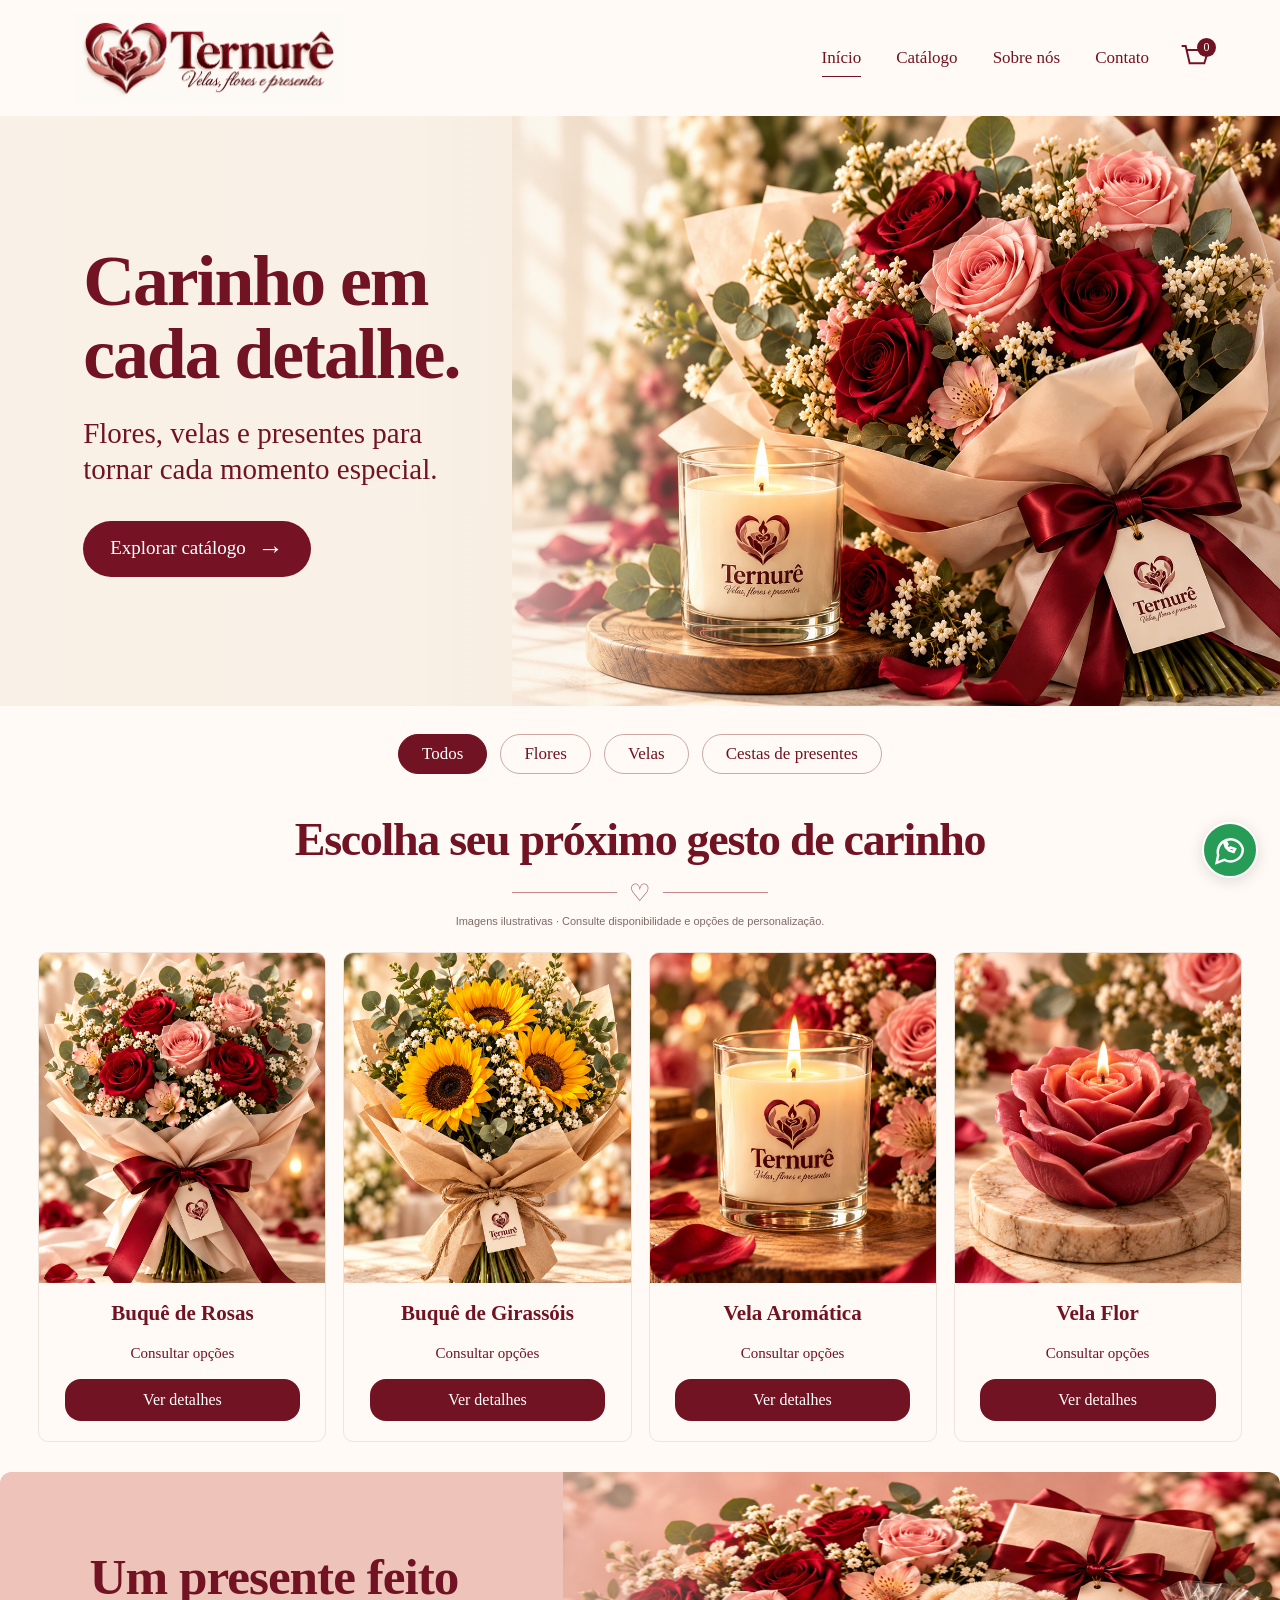
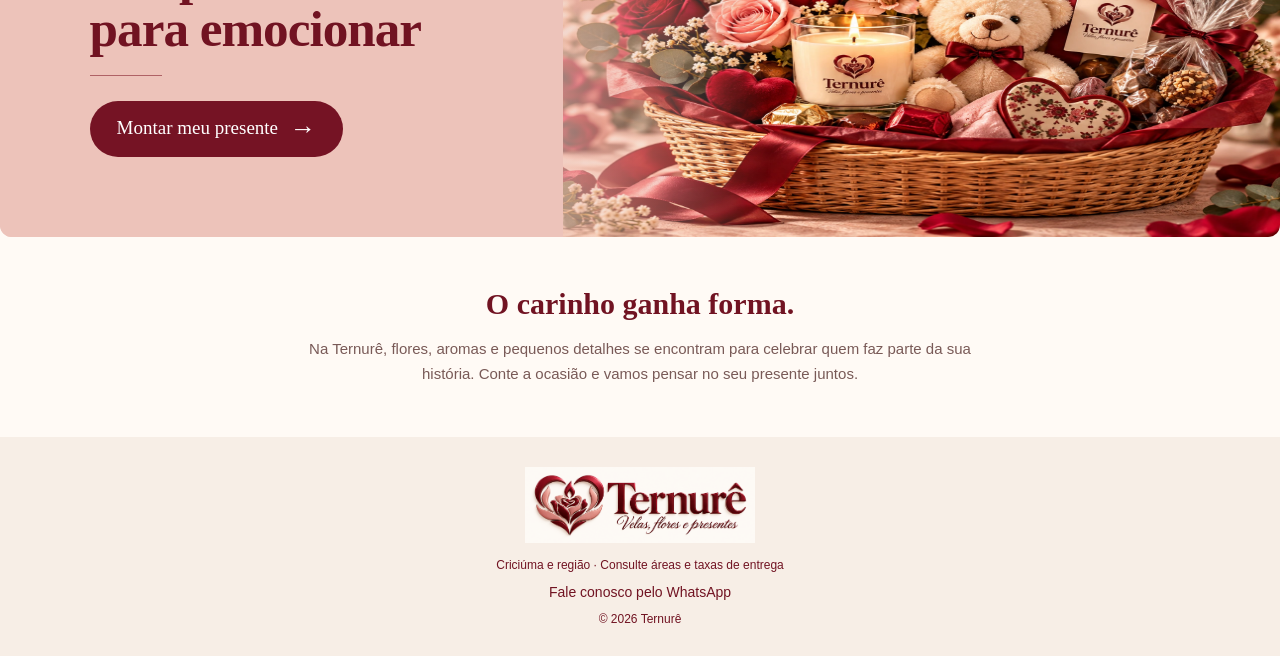
==== commit 159e5976: "Add files via upload" ====
--- a/index.html
+++ b/index.html
@@ -1,2 +1,2 @@
-<!doctype html><html lang="pt-BR"><head><meta charset="utf-8"><meta name="viewport" content="width=device-width,initial-scale=1"><meta name="theme-color" content="#751324"><meta name="description" content="Ternurê: velas, flores e presentes em Criciúma e região. Carinho em cada detalhe."><title>Ternurê | Velas, flores e presentes</title><link rel="icon" href="assets/ternure/logo.webp"><link rel="stylesheet" href="style.css?v=ternure-1"><link rel="stylesheet" href="ternure.css?v=1"></head><body><header class="site-header"><div class="header-top"><a class="brand" href="index.html" aria-label="Ternurê — início"><img src="assets/ternure/logo.webp" width="290" height="83" alt="Ternurê — Velas, flores e presentes"></a><nav class="page-nav" aria-label="Navegação principal"><a href="index.html" aria-current="page">Início</a><a href="#catalogo">Catálogo</a><a href="#sobre">Sobre nós</a><a href="#contato">Contato</a></nav><button id="menuToggle" class="icon-button" aria-label="Abrir menu" aria-controls="siteNav" aria-expanded="false">☰</button><button id="cartOpen" class="icon-button cart-button" aria-label="Abrir meu pedido"><svg class="icon" viewBox="0 0 24 24" fill="none" stroke="currentColor" stroke-width="1.5"><path d="M2 3h3l3 13h11l3-10H6M9 21h.01M18 21h.01"/></svg><span id="count">0</span></button></div><nav id="siteNav" aria-label="Menu" hidden><a href="index.html">Início</a><a href="#catalogo">Catálogo</a><a href="#sobre">Sobre nós</a><a href="#contato">Contato</a></nav></header><main><section class="hero" id="inicio"><div class="hero-inner"><h1>Carinho em<br>cada detalhe.</h1><p>Flores, velas e presentes para<br>tornar cada momento especial.</p><a class="button primary" href="#catalogo">Explorar catálogo <span aria-hidden="true">→</span></a></div></section><section id="catalogo" class="section catalog"><div id="catalogTools" class="catalog-tools"><div class="filter-row"><div id="filters"></div><button id="filterOpen" class="filter-button" aria-label="Ver todas as categorias">Categorias</button></div></div><div class="section-heading"><h2>Escolha seu próximo gesto de carinho</h2><div class="floral-divider" aria-hidden="true"><span></span>♡<span></span></div></div><p id="filterStatus" class="sr" role="status"></p><p id="catalogNotice" class="catalog-notice">Imagens ilustrativas · Consulte disponibilidade e opções de personalização.</p><div id="products" class="product-grid"></div><div id="emptyCatalog" class="catalog-empty" hidden><h2>Novos presentes em breve</h2><p id="emptyMessage">Estamos preparando nosso catálogo.</p></div></section><section id="personalizados" class="custom-section"><div class="custom-inner"><h2>Um presente feito<br>para emocionar</h2><span class="heading-line"></span><button id="contactOpen" class="button primary">Montar meu presente <span aria-hidden="true">→</span></button></div></section><section id="sobre" class="about-section"><h2>O carinho ganha forma.</h2><p>Na Ternurê, flores, aromas e pequenos detalhes se encontram para celebrar quem faz parte da sua história. Conte a ocasião e vamos pensar no seu presente juntos.</p></section></main><footer id="contato"><a href="index.html"><img src="assets/ternure/logo.webp" alt="Ternurê" width="230" height="66"></a><p>Criciúma e região · Consulte áreas e taxas de entrega</p><a href="https://wa.me/5548996942186" target="_blank" rel="noopener">Fale conosco pelo WhatsApp</a><span>© <span id="year"></span> Ternurê</span></footer><a class="whatsapp-float" href="https://wa.me/5548996942186" target="_blank" rel="noopener" aria-label="Conversar pelo WhatsApp"><svg viewBox="0 0 24 24" fill="none" stroke="currentColor" stroke-width="1.6"><path d="M20 11a8 8 0 0 1-12 7l-5 2 1-5a8 8 0 1 1 16-4Z"/><path d="m8 7 1 3 2 2 3 1 1-2-3-1-1 1-2-2 1-1-1-2z"/></svg></a><dialog id="cartDialog"><div class="dialog-heading"><h2>Seu pedido</h2><button id="cartClose" class="icon-button" aria-label="Fechar pedido"><svg class="icon " viewBox="0 0 24 24" fill="none" stroke="currentColor" stroke-width="1.6" stroke-linecap="round" stroke-linejoin="round" aria-hidden="true"><path d="m6 6 12 12M6 18 18 6"/></svg></button></div><p class="dialog-intro">Reúna suas escolhas para solicitar um orçamento.</p><div id="cartItems"></div><div id="orderActions" hidden><button id="copyOrder" class="button primary">Copiar pedido</button><button id="downloadOrder" class="button outline">Baixar pedido</button><button id="sendOrder" class="button primary" hidden><svg class="icon " viewBox="0 0 24 24" fill="none" stroke="currentColor" stroke-width="1.6" stroke-linecap="round" stroke-linejoin="round" aria-hidden="true"><path d="M20 11a8 8 0 0 1-12 7l-5 2 1-5a8 8 0 1 1 16-4Z"/><path d="m8 7 1 3 2 2 3 1 1-2-3-1-1 1-2-2 1-1-1-2z"/></svg>Enviar pelo WhatsApp</button></div><p id="orderStatus" role="status"></p></dialog>
+<!doctype html><html lang="pt-BR"><head><meta charset="utf-8"><meta name="viewport" content="width=device-width,initial-scale=1"><meta name="theme-color" content="#751324"><meta name="description" content="Ternurê: velas, flores e presentes em Criciúma e região. Carinho em cada detalhe."><title>Ternurê | Velas, flores e presentes</title><link rel="icon" href="assets/ternure/logo.webp"><link rel="stylesheet" href="style.css?v=ternure-1"><link rel="stylesheet" href="ternure.css?v=1"></head><body><header class="site-header"><div class="header-top"><a class="brand" href="index.html" aria-label="Ternurê — início"><img src="assets/ternure/logo.webp?v=logo-hd-20261007" width="290" height="83" alt="Ternurê — Velas, flores e presentes"></a><nav class="page-nav" aria-label="Navegação principal"><a href="index.html" aria-current="page">Início</a><a href="#catalogo">Catálogo</a><a href="#sobre">Sobre nós</a><a href="#contato">Contato</a></nav><button id="menuToggle" class="icon-button" aria-label="Abrir menu" aria-controls="siteNav" aria-expanded="false">☰</button><button id="cartOpen" class="icon-button cart-button" aria-label="Abrir meu pedido"><svg class="icon" viewBox="0 0 24 24" fill="none" stroke="currentColor" stroke-width="1.5"><path d="M2 3h3l3 13h11l3-10H6M9 21h.01M18 21h.01"/></svg><span id="count">0</span></button></div><nav id="siteNav" aria-label="Menu" hidden><a href="index.html">Início</a><a href="#catalogo">Catálogo</a><a href="#sobre">Sobre nós</a><a href="#contato">Contato</a></nav></header><main><section class="hero" id="inicio"><div class="hero-inner"><h1>Carinho em<br>cada detalhe.</h1><p>Flores, velas e presentes para<br>tornar cada momento especial.</p><a class="button primary" href="#catalogo">Explorar catálogo <span aria-hidden="true">→</span></a></div></section><section id="catalogo" class="section catalog"><div id="catalogTools" class="catalog-tools"><div class="filter-row"><div id="filters"></div><button id="filterOpen" class="filter-button" aria-label="Ver todas as categorias">Categorias</button></div></div><div class="section-heading"><h2>Escolha seu próximo gesto de carinho</h2><div class="floral-divider" aria-hidden="true"><span></span>♡<span></span></div></div><p id="filterStatus" class="sr" role="status"></p><p id="catalogNotice" class="catalog-notice">Imagens ilustrativas · Consulte disponibilidade e opções de personalização.</p><div id="products" class="product-grid"></div><div id="emptyCatalog" class="catalog-empty" hidden><h2>Novos presentes em breve</h2><p id="emptyMessage">Estamos preparando nosso catálogo.</p></div></section><section id="personalizados" class="custom-section"><div class="custom-inner"><h2>Um presente feito<br>para emocionar</h2><span class="heading-line"></span><button id="contactOpen" class="button primary">Montar meu presente <span aria-hidden="true">→</span></button></div></section><section id="sobre" class="about-section"><h2>O carinho ganha forma.</h2><p>Na Ternurê, flores, aromas e pequenos detalhes se encontram para celebrar quem faz parte da sua história. Conte a ocasião e vamos pensar no seu presente juntos.</p></section></main><footer id="contato"><a href="index.html"><img src="assets/ternure/logo.webp?v=logo-hd-20261007" alt="Ternurê" width="230" height="66"></a><p>Criciúma e região · Consulte áreas e taxas de entrega</p><a href="https://wa.me/5548996942186" target="_blank" rel="noopener">Fale conosco pelo WhatsApp</a><span>© <span id="year"></span> Ternurê</span></footer><a class="whatsapp-float" href="https://wa.me/5548996942186" target="_blank" rel="noopener" aria-label="Conversar pelo WhatsApp"><svg viewBox="0 0 24 24" fill="none" stroke="currentColor" stroke-width="1.6"><path d="M20 11a8 8 0 0 1-12 7l-5 2 1-5a8 8 0 1 1 16-4Z"/><path d="m8 7 1 3 2 2 3 1 1-2-3-1-1 1-2-2 1-1-1-2z"/></svg></a><dialog id="cartDialog"><div class="dialog-heading"><h2>Seu pedido</h2><button id="cartClose" class="icon-button" aria-label="Fechar pedido"><svg class="icon " viewBox="0 0 24 24" fill="none" stroke="currentColor" stroke-width="1.6" stroke-linecap="round" stroke-linejoin="round" aria-hidden="true"><path d="m6 6 12 12M6 18 18 6"/></svg></button></div><p class="dialog-intro">Reúna suas escolhas para solicitar um orçamento.</p><div id="cartItems"></div><div id="orderActions" hidden><button id="copyOrder" class="button primary">Copiar pedido</button><button id="downloadOrder" class="button outline">Baixar pedido</button><button id="sendOrder" class="button primary" hidden><svg class="icon " viewBox="0 0 24 24" fill="none" stroke="currentColor" stroke-width="1.6" stroke-linecap="round" stroke-linejoin="round" aria-hidden="true"><path d="M20 11a8 8 0 0 1-12 7l-5 2 1-5a8 8 0 1 1 16-4Z"/><path d="m8 7 1 3 2 2 3 1 1-2-3-1-1 1-2-2 1-1-1-2z"/></svg>Enviar pelo WhatsApp</button></div><p id="orderStatus" role="status"></p></dialog>
 <dialog id="ideaDialog"><div class="dialog-heading"><h2>Monte seu presente</h2><button id="ideaClose" class="icon-button" aria-label="Fechar formulário"><svg class="icon " viewBox="0 0 24 24" fill="none" stroke="currentColor" stroke-width="1.6" stroke-linecap="round" stroke-linejoin="round" aria-hidden="true"><path d="m6 6 12 12M6 18 18 6"/></svg></button></div><p class="dialog-intro">Conte a ocasião, as flores ou fragrâncias e a data desejada.</p><form id="customForm"><label for="idea">Como você imagina seu presente?</label><textarea id="idea" required maxlength="2000" placeholder="Conte a ocasião, o orçamento e a data de entrega..."></textarea><button class="button primary" type="submit">Adicionar ao pedido <svg class="icon " viewBox="0 0 24 24" fill="none" stroke="currentColor" stroke-width="1.6" stroke-linecap="round" stroke-linejoin="round" aria-hidden="true"><path d="M4 12h16m-6-6 6 6-6 6"/></svg></button></form><p id="customStatus" role="status"></p></dialog><div id="toast" role="status" hidden></div><dialog id="filterDialog"><div class="dialog-heading"><h2>Categorias</h2><button id="filterClose" class="icon-button" aria-label="Fechar categorias">×</button></div><div id="allFilters" class="all-filters"></div></dialog><dialog id="productDialog"><div class="dialog-heading"><h2 id="detailTitle"></h2><button id="detailClose" class="icon-button" aria-label="Fechar produto">×</button></div><div id="detailGallery" class="detail-gallery"></div><p id="detailDescription"></p><p id="detailPrice" class="price"></p><button id="detailAdd" class="button primary">Adicionar ao pedido</button></dialog><script src="config.js?v=ternure-1"></script><script src="assets/supabase-2.117.2.js"></script><script src="dados.js?v=ternure-1"></script><script src="produtos.js?v=ternure-1"></script><script src="app.js?v=ternure-1"></script></body></html>
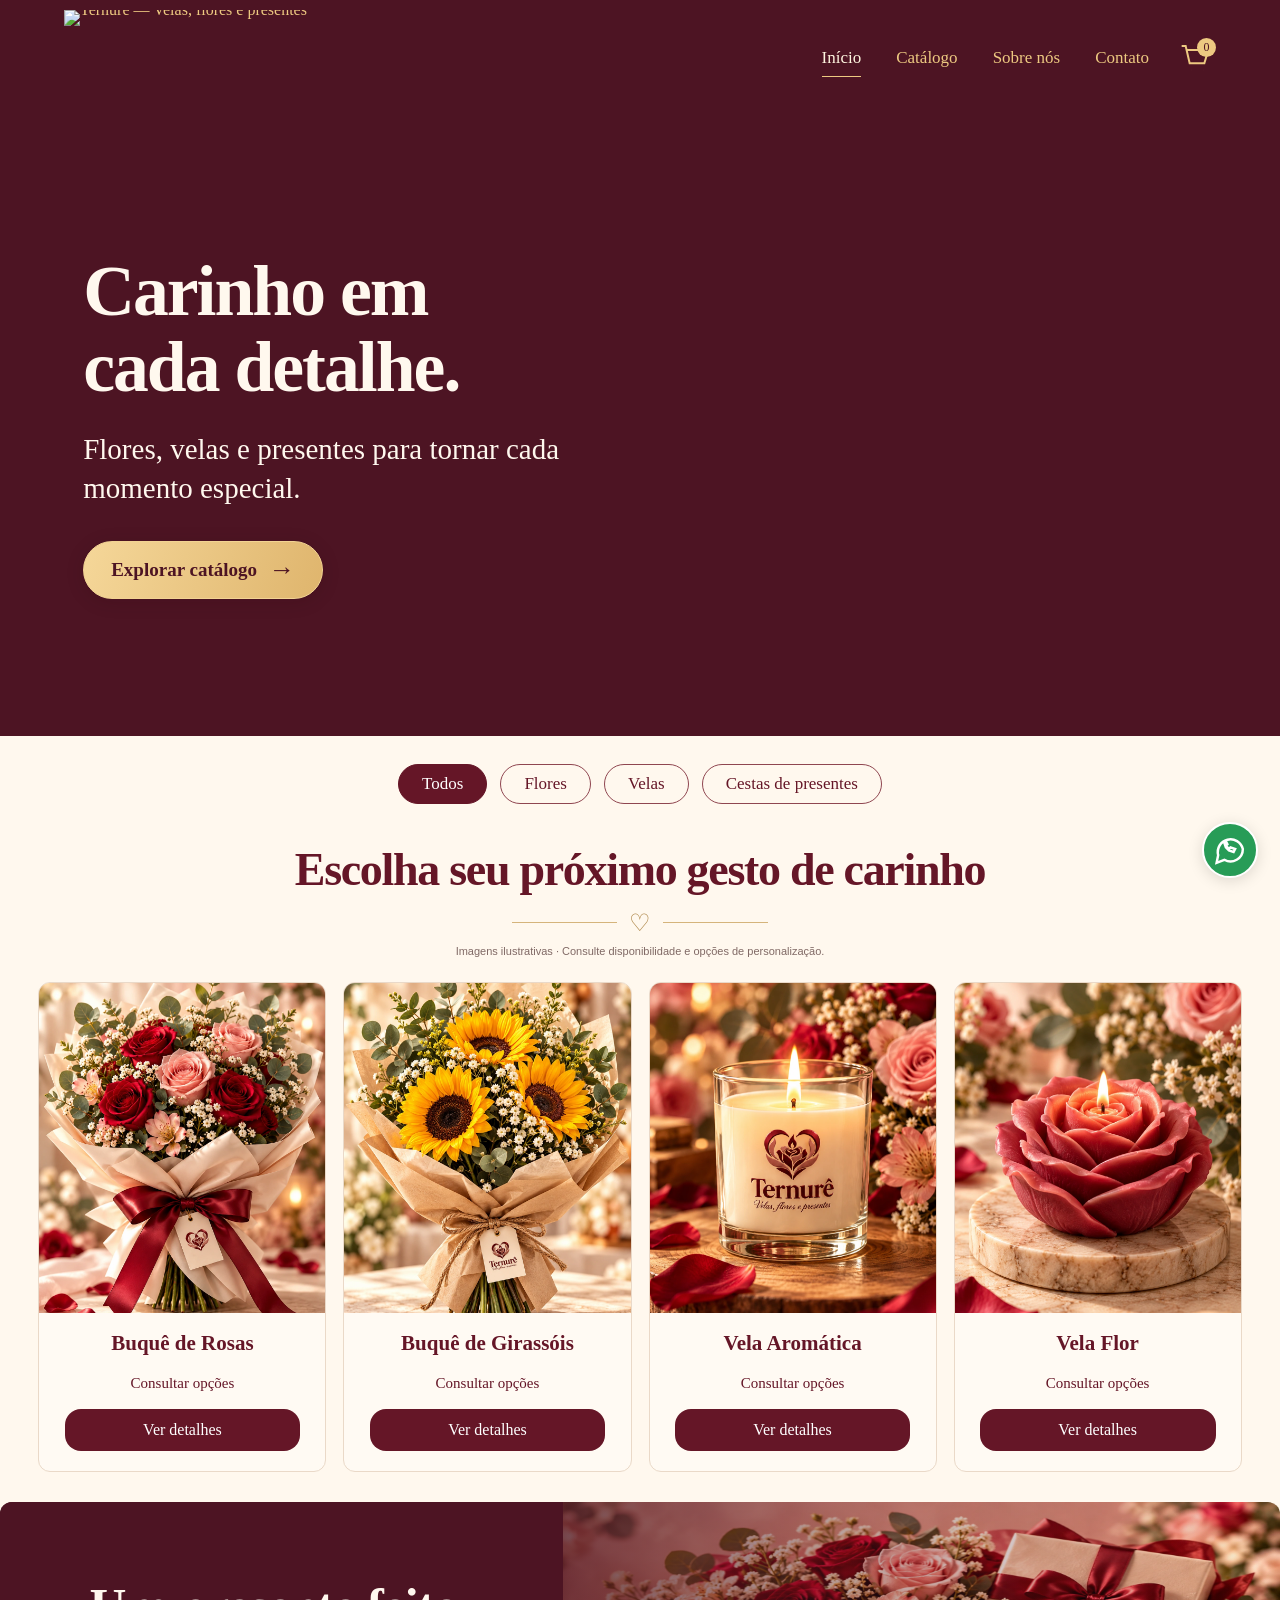
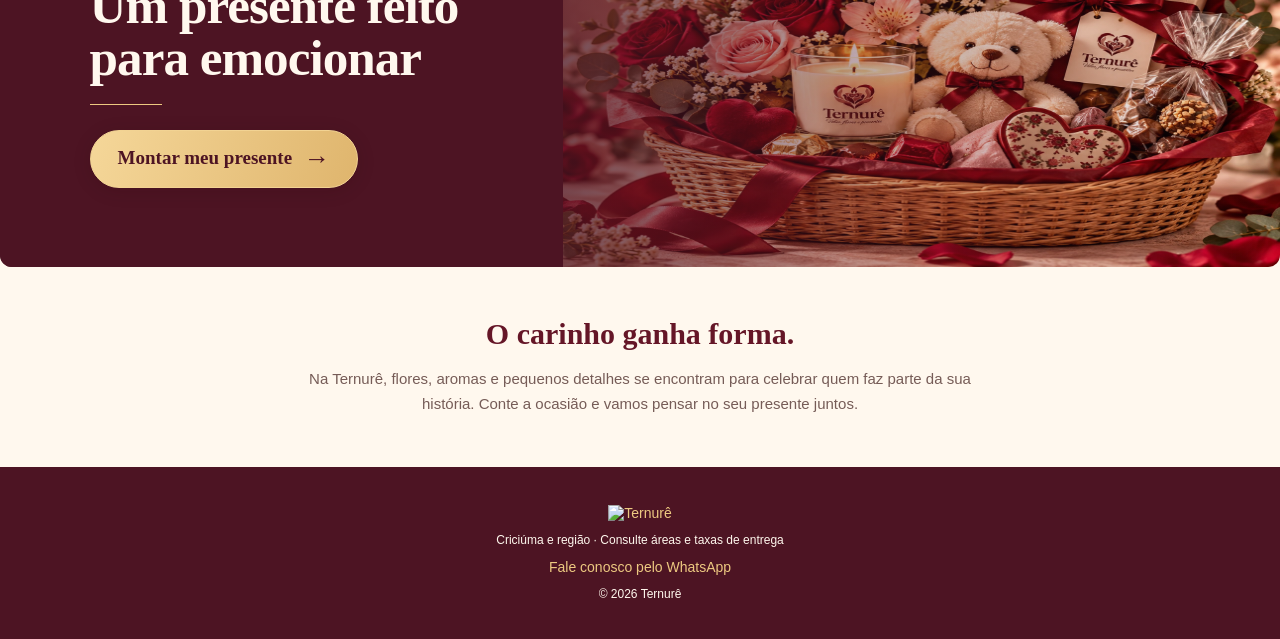
==== commit 7bc66923: "Add files via upload" ====
--- a/index.html
+++ b/index.html
@@ -1,2 +1,2 @@
-<!doctype html><html lang="pt-BR"><head><meta charset="utf-8"><meta name="viewport" content="width=device-width,initial-scale=1"><meta name="theme-color" content="#751324"><meta name="description" content="Ternurê: velas, flores e presentes em Criciúma e região. Carinho em cada detalhe."><title>Ternurê | Velas, flores e presentes</title><link rel="icon" href="assets/ternure/logo.webp"><link rel="stylesheet" href="style.css?v=ternure-1"><link rel="stylesheet" href="ternure.css?v=1"></head><body><header class="site-header"><div class="header-top"><a class="brand" href="index.html" aria-label="Ternurê — início"><img src="assets/ternure/logo.webp?v=logo-hd-20261007" width="290" height="83" alt="Ternurê — Velas, flores e presentes"></a><nav class="page-nav" aria-label="Navegação principal"><a href="index.html" aria-current="page">Início</a><a href="#catalogo">Catálogo</a><a href="#sobre">Sobre nós</a><a href="#contato">Contato</a></nav><button id="menuToggle" class="icon-button" aria-label="Abrir menu" aria-controls="siteNav" aria-expanded="false">☰</button><button id="cartOpen" class="icon-button cart-button" aria-label="Abrir meu pedido"><svg class="icon" viewBox="0 0 24 24" fill="none" stroke="currentColor" stroke-width="1.5"><path d="M2 3h3l3 13h11l3-10H6M9 21h.01M18 21h.01"/></svg><span id="count">0</span></button></div><nav id="siteNav" aria-label="Menu" hidden><a href="index.html">Início</a><a href="#catalogo">Catálogo</a><a href="#sobre">Sobre nós</a><a href="#contato">Contato</a></nav></header><main><section class="hero" id="inicio"><div class="hero-inner"><h1>Carinho em<br>cada detalhe.</h1><p>Flores, velas e presentes para<br>tornar cada momento especial.</p><a class="button primary" href="#catalogo">Explorar catálogo <span aria-hidden="true">→</span></a></div></section><section id="catalogo" class="section catalog"><div id="catalogTools" class="catalog-tools"><div class="filter-row"><div id="filters"></div><button id="filterOpen" class="filter-button" aria-label="Ver todas as categorias">Categorias</button></div></div><div class="section-heading"><h2>Escolha seu próximo gesto de carinho</h2><div class="floral-divider" aria-hidden="true"><span></span>♡<span></span></div></div><p id="filterStatus" class="sr" role="status"></p><p id="catalogNotice" class="catalog-notice">Imagens ilustrativas · Consulte disponibilidade e opções de personalização.</p><div id="products" class="product-grid"></div><div id="emptyCatalog" class="catalog-empty" hidden><h2>Novos presentes em breve</h2><p id="emptyMessage">Estamos preparando nosso catálogo.</p></div></section><section id="personalizados" class="custom-section"><div class="custom-inner"><h2>Um presente feito<br>para emocionar</h2><span class="heading-line"></span><button id="contactOpen" class="button primary">Montar meu presente <span aria-hidden="true">→</span></button></div></section><section id="sobre" class="about-section"><h2>O carinho ganha forma.</h2><p>Na Ternurê, flores, aromas e pequenos detalhes se encontram para celebrar quem faz parte da sua história. Conte a ocasião e vamos pensar no seu presente juntos.</p></section></main><footer id="contato"><a href="index.html"><img src="assets/ternure/logo.webp?v=logo-hd-20261007" alt="Ternurê" width="230" height="66"></a><p>Criciúma e região · Consulte áreas e taxas de entrega</p><a href="https://wa.me/5548996942186" target="_blank" rel="noopener">Fale conosco pelo WhatsApp</a><span>© <span id="year"></span> Ternurê</span></footer><a class="whatsapp-float" href="https://wa.me/5548996942186" target="_blank" rel="noopener" aria-label="Conversar pelo WhatsApp"><svg viewBox="0 0 24 24" fill="none" stroke="currentColor" stroke-width="1.6"><path d="M20 11a8 8 0 0 1-12 7l-5 2 1-5a8 8 0 1 1 16-4Z"/><path d="m8 7 1 3 2 2 3 1 1-2-3-1-1 1-2-2 1-1-1-2z"/></svg></a><dialog id="cartDialog"><div class="dialog-heading"><h2>Seu pedido</h2><button id="cartClose" class="icon-button" aria-label="Fechar pedido"><svg class="icon " viewBox="0 0 24 24" fill="none" stroke="currentColor" stroke-width="1.6" stroke-linecap="round" stroke-linejoin="round" aria-hidden="true"><path d="m6 6 12 12M6 18 18 6"/></svg></button></div><p class="dialog-intro">Reúna suas escolhas para solicitar um orçamento.</p><div id="cartItems"></div><div id="orderActions" hidden><button id="copyOrder" class="button primary">Copiar pedido</button><button id="downloadOrder" class="button outline">Baixar pedido</button><button id="sendOrder" class="button primary" hidden><svg class="icon " viewBox="0 0 24 24" fill="none" stroke="currentColor" stroke-width="1.6" stroke-linecap="round" stroke-linejoin="round" aria-hidden="true"><path d="M20 11a8 8 0 0 1-12 7l-5 2 1-5a8 8 0 1 1 16-4Z"/><path d="m8 7 1 3 2 2 3 1 1-2-3-1-1 1-2-2 1-1-1-2z"/></svg>Enviar pelo WhatsApp</button></div><p id="orderStatus" role="status"></p></dialog>
+<!doctype html><html lang="pt-BR"><head><meta charset="utf-8"><meta name="viewport" content="width=device-width,initial-scale=1"><meta name="theme-color" content="#4d1423"><meta name="description" content="Ternurê: velas, flores e presentes em Criciúma e região. Carinho em cada detalhe."><title>Ternurê | Velas, flores e presentes</title><link rel="icon" href="assets/ternure/logo-gold.webp"><link rel="stylesheet" href="style.css?v=ternure-1"><link rel="stylesheet" href="ternure.css?v=wine-gold-20261009"><link rel="preload" as="image" href="assets/ternure/hero-wine.webp"></head><body><header class="site-header"><div class="header-top"><a class="brand" href="index.html" aria-label="Ternurê — início"><img src="assets/ternure/logo-gold.webp?v=20261009" width="290" height="97" alt="Ternurê — Velas, flores e presentes"></a><nav class="page-nav" aria-label="Navegação principal"><a href="index.html" aria-current="page">Início</a><a href="#catalogo">Catálogo</a><a href="#sobre">Sobre nós</a><a href="#contato">Contato</a></nav><button id="menuToggle" class="icon-button" aria-label="Abrir menu" aria-controls="siteNav" aria-expanded="false"><svg class="icon" viewBox="0 0 24 24" fill="none" stroke="currentColor" stroke-width="1.7" stroke-linecap="round" aria-hidden="true"><path d="M3 6h18M3 12h18M3 18h18"/></svg></button><button id="cartOpen" class="icon-button cart-button" aria-label="Abrir meu pedido"><svg class="icon" viewBox="0 0 24 24" fill="none" stroke="currentColor" stroke-width="1.5"><path d="M2 3h3l3 13h11l3-10H6M9 21h.01M18 21h.01"/></svg><span id="count">0</span></button></div><nav id="siteNav" aria-label="Menu" hidden><a href="index.html">Início</a><a href="#catalogo">Catálogo</a><a href="#sobre">Sobre nós</a><a href="#contato">Contato</a></nav></header><main><section class="hero" id="inicio"><div class="hero-inner"><h1>Carinho em<br>cada detalhe.</h1><p>Flores, velas e presentes para tornar cada momento especial.</p><a class="button primary" href="#catalogo">Explorar catálogo <span aria-hidden="true">→</span></a></div></section><section id="catalogo" class="section catalog"><div id="catalogTools" class="catalog-tools"><div class="filter-row"><div id="filters"></div><button id="filterOpen" class="filter-button" aria-label="Ver todas as categorias">Categorias</button></div></div><div class="section-heading"><h2>Escolha seu próximo gesto de carinho</h2><div class="floral-divider" aria-hidden="true"><span></span>♡<span></span></div></div><p id="filterStatus" class="sr" role="status"></p><p id="catalogNotice" class="catalog-notice">Imagens ilustrativas · Consulte disponibilidade e opções de personalização.</p><div id="products" class="product-grid"></div><div id="emptyCatalog" class="catalog-empty" hidden><h2>Novos presentes em breve</h2><p id="emptyMessage">Estamos preparando nosso catálogo.</p></div></section><section id="personalizados" class="custom-section"><div class="custom-inner"><h2>Um presente feito<br>para emocionar</h2><span class="heading-line"></span><button id="contactOpen" class="button primary">Montar meu presente <span aria-hidden="true">→</span></button></div></section><section id="sobre" class="about-section"><h2>O carinho ganha forma.</h2><p>Na Ternurê, flores, aromas e pequenos detalhes se encontram para celebrar quem faz parte da sua história. Conte a ocasião e vamos pensar no seu presente juntos.</p></section></main><footer id="contato"><a href="index.html"><img src="assets/ternure/logo-gold.webp?v=20261009" alt="Ternurê" width="230" height="77"></a><p>Criciúma e região · Consulte áreas e taxas de entrega</p><a href="https://wa.me/5548996942186" target="_blank" rel="noopener">Fale conosco pelo WhatsApp</a><span>© <span id="year"></span> Ternurê</span></footer><a class="whatsapp-float" href="https://wa.me/5548996942186" target="_blank" rel="noopener" aria-label="Conversar pelo WhatsApp"><svg viewBox="0 0 24 24" fill="none" stroke="currentColor" stroke-width="1.6"><path d="M20 11a8 8 0 0 1-12 7l-5 2 1-5a8 8 0 1 1 16-4Z"/><path d="m8 7 1 3 2 2 3 1 1-2-3-1-1 1-2-2 1-1-1-2z"/></svg></a><dialog id="cartDialog"><div class="dialog-heading"><h2>Seu pedido</h2><button id="cartClose" class="icon-button" aria-label="Fechar pedido"><svg class="icon " viewBox="0 0 24 24" fill="none" stroke="currentColor" stroke-width="1.6" stroke-linecap="round" stroke-linejoin="round" aria-hidden="true"><path d="m6 6 12 12M6 18 18 6"/></svg></button></div><p class="dialog-intro">Reúna suas escolhas para solicitar um orçamento.</p><div id="cartItems"></div><div id="orderActions" hidden><button id="copyOrder" class="button primary">Copiar pedido</button><button id="downloadOrder" class="button outline">Baixar pedido</button><button id="sendOrder" class="button primary" hidden><svg class="icon " viewBox="0 0 24 24" fill="none" stroke="currentColor" stroke-width="1.6" stroke-linecap="round" stroke-linejoin="round" aria-hidden="true"><path d="M20 11a8 8 0 0 1-12 7l-5 2 1-5a8 8 0 1 1 16-4Z"/><path d="m8 7 1 3 2 2 3 1 1-2-3-1-1 1-2-2 1-1-1-2z"/></svg>Enviar pelo WhatsApp</button></div><p id="orderStatus" role="status"></p></dialog>
 <dialog id="ideaDialog"><div class="dialog-heading"><h2>Monte seu presente</h2><button id="ideaClose" class="icon-button" aria-label="Fechar formulário"><svg class="icon " viewBox="0 0 24 24" fill="none" stroke="currentColor" stroke-width="1.6" stroke-linecap="round" stroke-linejoin="round" aria-hidden="true"><path d="m6 6 12 12M6 18 18 6"/></svg></button></div><p class="dialog-intro">Conte a ocasião, as flores ou fragrâncias e a data desejada.</p><form id="customForm"><label for="idea">Como você imagina seu presente?</label><textarea id="idea" required maxlength="2000" placeholder="Conte a ocasião, o orçamento e a data de entrega..."></textarea><button class="button primary" type="submit">Adicionar ao pedido <svg class="icon " viewBox="0 0 24 24" fill="none" stroke="currentColor" stroke-width="1.6" stroke-linecap="round" stroke-linejoin="round" aria-hidden="true"><path d="M4 12h16m-6-6 6 6-6 6"/></svg></button></form><p id="customStatus" role="status"></p></dialog><div id="toast" role="status" hidden></div><dialog id="filterDialog"><div class="dialog-heading"><h2>Categorias</h2><button id="filterClose" class="icon-button" aria-label="Fechar categorias">×</button></div><div id="allFilters" class="all-filters"></div></dialog><dialog id="productDialog"><div class="dialog-heading"><h2 id="detailTitle"></h2><button id="detailClose" class="icon-button" aria-label="Fechar produto">×</button></div><div id="detailGallery" class="detail-gallery"></div><p id="detailDescription"></p><p id="detailPrice" class="price"></p><button id="detailAdd" class="button primary">Adicionar ao pedido</button></dialog><script src="config.js?v=ternure-1"></script><script src="assets/supabase-2.117.2.js"></script><script src="dados.js?v=ternure-1"></script><script src="produtos.js?v=ternure-1"></script><script src="app.js?v=ternure-1"></script></body></html>
--- a/ternure.css
+++ b/ternure.css
@@ -2,3 +2,50 @@
 @media(min-width:1600px){.hero{background-size:cover,57% 100%}}
 @media(max-width:850px){.header-top{height:96px;padding:12px 4%;gap:14px}.brand{width:230px}.page-nav{gap:18px;font-size:14px}.hero-inner{min-height:470px}.hero h1{font-size:53px}.hero p{font-size:22px}.button{font-size:16px}.product-info h3{font-size:17px}.product-info button{font-size:14px;width:100%}.custom-section{margin:0 3% 30px}.custom-inner{min-height:310px}.custom-inner h2{font-size:38px}}
 @media(max-width:600px){.header-top{height:86px;padding:12px 5%;gap:10px}.brand{width:210px}.brand img{max-height:65px}.page-nav{display:none}#menuToggle{display:flex;font-size:24px;flex-shrink:0}.cart-button{width:35px;height:35px;flex-shrink:0}.cart-button #count{top:-2px;right:-3px}.hero{background-size:cover,100% 100%;background-position:center,right center;background-image:linear-gradient(90deg,#f9f1e7fa 0%,#f9f1e7dc 33%,#f9f1e744 62%,transparent 100%),url('assets/ternure/hero.webp')}.hero-inner{aspect-ratio:auto;min-height:430px;padding:55px 6%;justify-content:center}.hero h1{font-size:clamp(37px,10vw,52px);max-width:85%;line-height:1.03;letter-spacing:-1.4px}.hero p{font-size:18px;margin-top:20px;max-width:82%;text-shadow:0 1px 5px #fff}.hero .button{font-size:15px;padding:13px 20px;margin-top:25px;min-height:44px}.section{padding:22px 5%}.catalog-tools #filters{gap:8px}.catalog-tools button{font-size:13px;padding:8px 13px}.section-heading{margin-top:27px;gap:10px}.section-heading h2,.section-heading h1{font-size:28px;letter-spacing:-.7px}.catalog-notice{font-size:10px;line-height:1.5;margin-top:6px}.floral-divider span{width:70px}.product-grid{gap:12px;margin-top:19px}.product-info{padding:12px 8px 14px}.product-info h3{font-size:17px}.product-info .price{font-size:12px;margin-top:10px}.product-info button{font-size:13px;padding:11px 5px;border-radius:12px}.custom-section{margin:4px 5% 32px;background-size:76% 100%}.custom-inner{min-height:310px;padding:35px 7%;gap:16px;background:linear-gradient(90deg,#edc3bafc,#edc3bacf 44%,#edc3ba00 100%)}.custom-inner h2{font-size:33px;max-width:88%}.custom-inner .button{font-size:14px;padding:13px 17px;min-height:44px}.whatsapp-float{width:51px;height:51px;right:14px;bottom:14px}.about-section h2{font-size:27px}.about-section p{font-size:14px}.catalog-page{padding-top:5px}}
+/* Identidade vinho e dourado: mesma estrutura de catálogo e pedidos. */
+:root{--wine:#4d1423;--gold:#edc981;--ink:#651627;--muted:#765c57;--paper:#fff8ee;--cream:#fff8ee;--line:#ead9c8}
+body{background:var(--paper)}
+.site-header{background:var(--wine);color:var(--gold)}
+.brand{width:290px;max-width:calc(100% - 105px)}
+.brand img{display:block;max-height:none}
+.page-nav a[aria-current],.page-nav a:hover{color:#fff5df}
+.page-nav a[aria-current]:after{background:var(--gold)}
+.cart-button #count{background:var(--gold);color:var(--wine)}
+#siteNav{background:var(--wine);color:#fff8ee;border-color:#edc98155;top:calc(100% - 5px)}
+.hero{background-color:var(--wine);background-image:linear-gradient(90deg,#4d1423f5 0%,#4d1423c9 29%,#4d142344 51%,transparent 74%),url('assets/ternure/hero-wine.webp');background-position:center;background-size:cover;color:#fff8ee}
+.hero-inner{min-height:620px;padding:70px 6.5%}
+.hero h1{max-width:54%;font-size:clamp(44px,5.6vw,76px);line-height:1.06;color:#fff8ee}
+.hero p{max-width:44%;color:#fff8ee;text-shadow:none;line-height:1.35}
+.hero .button,.custom-inner .button{background:linear-gradient(110deg,#f5d799,#dfb56d);color:#4d1423;font-weight:700;border:1px solid #f2d393;box-shadow:0 3px 18px #26070f26}
+.hero .button:hover,.custom-inner .button:hover{background:linear-gradient(110deg,#ffe5af,#edc981)}
+.catalog-tools button.selected,.all-filters button[aria-pressed=true]{background:var(--ink)}
+.catalog-tools button,.all-filters button{border-color:#8f4650}
+.section-heading h2,.section-heading h1{color:var(--ink)}
+.floral-divider{color:#aa8040}.floral-divider span{background:#d5b47b}
+.product-card{background:#fffaf3;border-color:#ead9c8;border-radius:12px}
+.product-info button[data-add]{border-color:#bda28b}
+.custom-section{background-color:var(--wine);color:#fff8ee}
+.custom-inner{background:linear-gradient(90deg,#4d1423 0%,#4d1423ed 35%,#4d142366 65%,#4d142300 100%)}
+.custom-inner .heading-line{background:var(--gold)}
+footer{background:var(--wine);color:#fff8ee;padding:38px 20px}
+footer img{width:260px;max-width:75vw;height:auto}
+footer a{color:var(--gold)}
+footer a:focus-visible,.site-header a:focus-visible,.site-header button:focus-visible,.hero a:focus-visible{outline-color:var(--gold)}
+@media(min-width:1600px){.hero{background-size:cover}}
+@media(max-width:850px){.brand{width:230px}.hero-inner{min-height:530px}.hero h1{font-size:53px}.hero p{max-width:48%;font-size:22px}}
+@media(max-width:600px){
+ .header-top{height:88px;padding:12px 5%;gap:10px}
+ .brand{width:230px}.brand img{max-height:none}
+ #menuToggle{width:30px;height:35px}#menuToggle .icon{width:29px;height:29px}
+ .hero{background-image:linear-gradient(90deg,#4d1423e6 0%,#4d1423ab 35%,#4d14233b 66%,transparent 100%),url('assets/ternure/hero-wine.webp');background-size:cover;background-position:52% center}
+ .hero-inner{min-height:470px;padding:56px 6% 95px;justify-content:flex-start;aspect-ratio:auto}
+ .hero h1{font-size:clamp(36px,10.2vw,48px);max-width:92%;line-height:1.06;letter-spacing:-1.1px}
+ .hero p{font-size:18px;max-width:78%;margin-top:20px;text-shadow:0 1px 8px #29050c88}
+ .hero .button{font-size:16px;padding:14px 22px;margin-top:24px;min-height:48px}
+ .section-heading h2,.section-heading h1{font-size:clamp(28px,7.8vw,36px);line-height:1.13}
+ .section-heading{margin-top:28px}
+ .catalog-tools #filters{gap:9px}.catalog-tools button{font-size:14px;padding:8px 14px}
+ .custom-inner{background:linear-gradient(90deg,#4d1423f5,#4d1423c9 46%,#4d142340 100%)}
+ .custom-inner .button{white-space:normal}
+}
+@media(max-width:360px){.header-top{gap:7px}.brand{max-width:calc(100% - 82px)}.hero-inner{padding-top:45px}.hero p{font-size:17px;max-width:87%}.hero .button{font-size:15px;padding:13px 18px}}
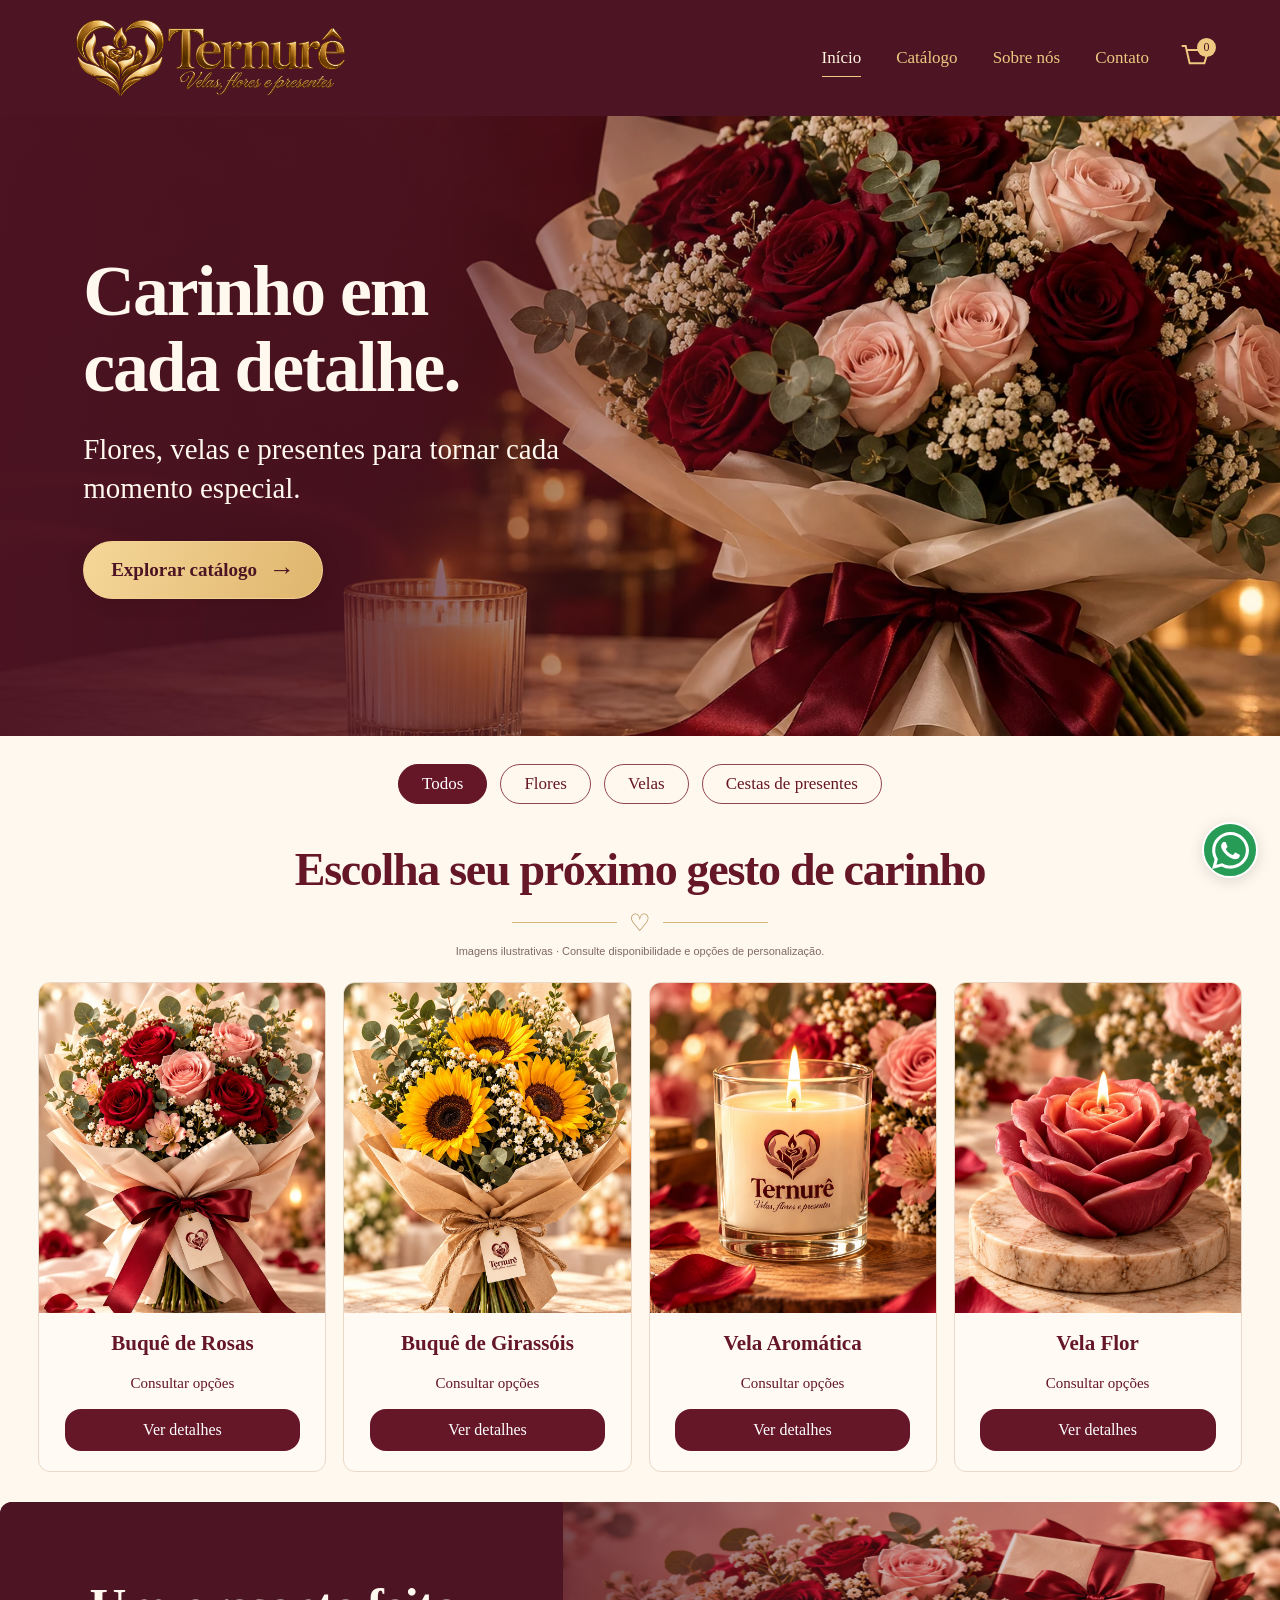
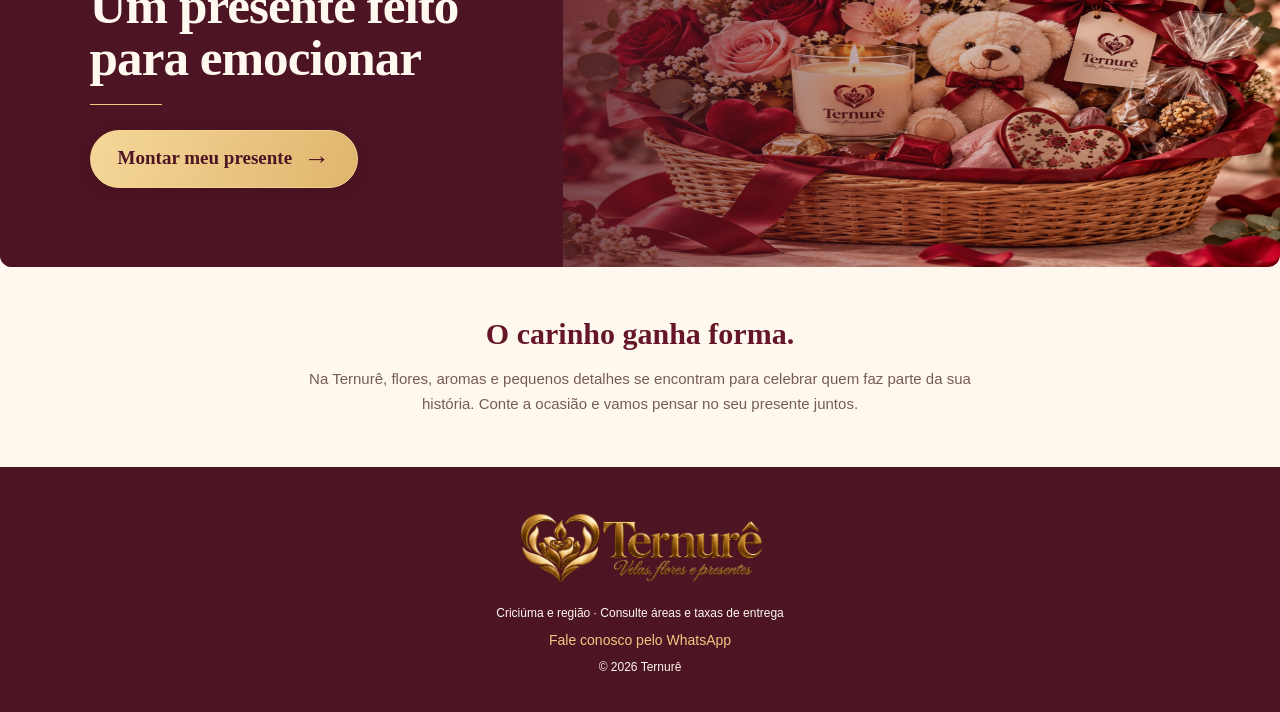
==== commit 682d3f45: "Add files via upload" ====
--- a/index.html
+++ b/index.html
@@ -1,2 +1,2 @@
-<!doctype html><html lang="pt-BR"><head><meta charset="utf-8"><meta name="viewport" content="width=device-width,initial-scale=1"><meta name="theme-color" content="#4d1423"><meta name="description" content="Ternurê: velas, flores e presentes em Criciúma e região. Carinho em cada detalhe."><title>Ternurê | Velas, flores e presentes</title><link rel="icon" href="assets/ternure/logo-gold.webp"><link rel="stylesheet" href="style.css?v=ternure-1"><link rel="stylesheet" href="ternure.css?v=wine-gold-20261009"><link rel="preload" as="image" href="assets/ternure/hero-wine.webp"></head><body><header class="site-header"><div class="header-top"><a class="brand" href="index.html" aria-label="Ternurê — início"><img src="assets/ternure/logo-gold.webp?v=20261009" width="290" height="97" alt="Ternurê — Velas, flores e presentes"></a><nav class="page-nav" aria-label="Navegação principal"><a href="index.html" aria-current="page">Início</a><a href="#catalogo">Catálogo</a><a href="#sobre">Sobre nós</a><a href="#contato">Contato</a></nav><button id="menuToggle" class="icon-button" aria-label="Abrir menu" aria-controls="siteNav" aria-expanded="false"><svg class="icon" viewBox="0 0 24 24" fill="none" stroke="currentColor" stroke-width="1.7" stroke-linecap="round" aria-hidden="true"><path d="M3 6h18M3 12h18M3 18h18"/></svg></button><button id="cartOpen" class="icon-button cart-button" aria-label="Abrir meu pedido"><svg class="icon" viewBox="0 0 24 24" fill="none" stroke="currentColor" stroke-width="1.5"><path d="M2 3h3l3 13h11l3-10H6M9 21h.01M18 21h.01"/></svg><span id="count">0</span></button></div><nav id="siteNav" aria-label="Menu" hidden><a href="index.html">Início</a><a href="#catalogo">Catálogo</a><a href="#sobre">Sobre nós</a><a href="#contato">Contato</a></nav></header><main><section class="hero" id="inicio"><div class="hero-inner"><h1>Carinho em<br>cada detalhe.</h1><p>Flores, velas e presentes para tornar cada momento especial.</p><a class="button primary" href="#catalogo">Explorar catálogo <span aria-hidden="true">→</span></a></div></section><section id="catalogo" class="section catalog"><div id="catalogTools" class="catalog-tools"><div class="filter-row"><div id="filters"></div><button id="filterOpen" class="filter-button" aria-label="Ver todas as categorias">Categorias</button></div></div><div class="section-heading"><h2>Escolha seu próximo gesto de carinho</h2><div class="floral-divider" aria-hidden="true"><span></span>♡<span></span></div></div><p id="filterStatus" class="sr" role="status"></p><p id="catalogNotice" class="catalog-notice">Imagens ilustrativas · Consulte disponibilidade e opções de personalização.</p><div id="products" class="product-grid"></div><div id="emptyCatalog" class="catalog-empty" hidden><h2>Novos presentes em breve</h2><p id="emptyMessage">Estamos preparando nosso catálogo.</p></div></section><section id="personalizados" class="custom-section"><div class="custom-inner"><h2>Um presente feito<br>para emocionar</h2><span class="heading-line"></span><button id="contactOpen" class="button primary">Montar meu presente <span aria-hidden="true">→</span></button></div></section><section id="sobre" class="about-section"><h2>O carinho ganha forma.</h2><p>Na Ternurê, flores, aromas e pequenos detalhes se encontram para celebrar quem faz parte da sua história. Conte a ocasião e vamos pensar no seu presente juntos.</p></section></main><footer id="contato"><a href="index.html"><img src="assets/ternure/logo-gold.webp?v=20261009" alt="Ternurê" width="230" height="77"></a><p>Criciúma e região · Consulte áreas e taxas de entrega</p><a href="https://wa.me/5548996942186" target="_blank" rel="noopener">Fale conosco pelo WhatsApp</a><span>© <span id="year"></span> Ternurê</span></footer><a class="whatsapp-float" href="https://wa.me/5548996942186" target="_blank" rel="noopener" aria-label="Conversar pelo WhatsApp"><svg viewBox="0 0 24 24" fill="none" stroke="currentColor" stroke-width="1.6"><path d="M20 11a8 8 0 0 1-12 7l-5 2 1-5a8 8 0 1 1 16-4Z"/><path d="m8 7 1 3 2 2 3 1 1-2-3-1-1 1-2-2 1-1-1-2z"/></svg></a><dialog id="cartDialog"><div class="dialog-heading"><h2>Seu pedido</h2><button id="cartClose" class="icon-button" aria-label="Fechar pedido"><svg class="icon " viewBox="0 0 24 24" fill="none" stroke="currentColor" stroke-width="1.6" stroke-linecap="round" stroke-linejoin="round" aria-hidden="true"><path d="m6 6 12 12M6 18 18 6"/></svg></button></div><p class="dialog-intro">Reúna suas escolhas para solicitar um orçamento.</p><div id="cartItems"></div><div id="orderActions" hidden><button id="copyOrder" class="button primary">Copiar pedido</button><button id="downloadOrder" class="button outline">Baixar pedido</button><button id="sendOrder" class="button primary" hidden><svg class="icon " viewBox="0 0 24 24" fill="none" stroke="currentColor" stroke-width="1.6" stroke-linecap="round" stroke-linejoin="round" aria-hidden="true"><path d="M20 11a8 8 0 0 1-12 7l-5 2 1-5a8 8 0 1 1 16-4Z"/><path d="m8 7 1 3 2 2 3 1 1-2-3-1-1 1-2-2 1-1-1-2z"/></svg>Enviar pelo WhatsApp</button></div><p id="orderStatus" role="status"></p></dialog>
+<!doctype html><html lang="pt-BR"><head><meta charset="utf-8"><meta name="viewport" content="width=device-width,initial-scale=1"><meta name="theme-color" content="#4d1423"><meta name="description" content="Ternurê: velas, flores e presentes em Criciúma e região. Carinho em cada detalhe."><title>Ternurê | Velas, flores e presentes</title><link rel="icon" href="assets/ternure/logo-gold.webp"><link rel="stylesheet" href="style.css?v=ternure-1"><link rel="stylesheet" href="ternure.css?v=wine-gold-20261009"><link rel="preload" as="image" href="assets/ternure/hero-wine.webp"></head><body><header class="site-header"><div class="header-top"><a class="brand" href="index.html" aria-label="Ternurê — início"><img src="assets/ternure/logo-gold.webp?v=20261009" width="290" height="97" alt="Ternurê — Velas, flores e presentes"></a><nav class="page-nav" aria-label="Navegação principal"><a href="index.html" aria-current="page">Início</a><a href="#catalogo">Catálogo</a><a href="#sobre">Sobre nós</a><a href="#contato">Contato</a></nav><button id="menuToggle" class="icon-button" aria-label="Abrir menu" aria-controls="siteNav" aria-expanded="false"><svg class="icon" viewBox="0 0 24 24" fill="none" stroke="currentColor" stroke-width="1.7" stroke-linecap="round" aria-hidden="true"><path d="M3 6h18M3 12h18M3 18h18"/></svg></button><button id="cartOpen" class="icon-button cart-button" aria-label="Abrir meu pedido"><svg class="icon" viewBox="0 0 24 24" fill="none" stroke="currentColor" stroke-width="1.5"><path d="M2 3h3l3 13h11l3-10H6M9 21h.01M18 21h.01"/></svg><span id="count">0</span></button></div><nav id="siteNav" aria-label="Menu" hidden><a href="index.html">Início</a><a href="#catalogo">Catálogo</a><a href="#sobre">Sobre nós</a><a href="#contato">Contato</a></nav></header><main><section class="hero" id="inicio"><div class="hero-inner"><h1>Carinho em<br>cada detalhe.</h1><p>Flores, velas e presentes para tornar cada momento especial.</p><a class="button primary" href="#catalogo">Explorar catálogo <span aria-hidden="true">→</span></a></div></section><section id="catalogo" class="section catalog"><div id="catalogTools" class="catalog-tools"><div class="filter-row"><div id="filters"></div><button id="filterOpen" class="filter-button" aria-label="Ver todas as categorias">Categorias</button></div></div><div class="section-heading"><h2>Escolha seu próximo gesto de carinho</h2><div class="floral-divider" aria-hidden="true"><span></span>♡<span></span></div></div><p id="filterStatus" class="sr" role="status"></p><p id="catalogNotice" class="catalog-notice">Imagens ilustrativas · Consulte disponibilidade e opções de personalização.</p><div id="products" class="product-grid"></div><div id="emptyCatalog" class="catalog-empty" hidden><h2>Novos presentes em breve</h2><p id="emptyMessage">Estamos preparando nosso catálogo.</p></div></section><section id="personalizados" class="custom-section"><div class="custom-inner"><h2>Um presente feito<br>para emocionar</h2><span class="heading-line"></span><button id="contactOpen" class="button primary">Montar meu presente <span aria-hidden="true">→</span></button></div></section><section id="sobre" class="about-section"><h2>O carinho ganha forma.</h2><p>Na Ternurê, flores, aromas e pequenos detalhes se encontram para celebrar quem faz parte da sua história. Conte a ocasião e vamos pensar no seu presente juntos.</p></section></main><footer id="contato"><a href="index.html"><img src="assets/ternure/logo-gold.webp?v=20261009" alt="Ternurê" width="230" height="77"></a><p>Criciúma e região · Consulte áreas e taxas de entrega</p><a href="https://wa.me/5548996942186" target="_blank" rel="noopener">Fale conosco pelo WhatsApp</a><span>© <span id="year"></span> Ternurê</span></footer><a class="whatsapp-float" href="https://wa.me/5548996942186" target="_blank" rel="noopener" aria-label="Conversar pelo WhatsApp"><svg xmlns="http://www.w3.org/2000/svg" viewBox="0 32 448 448" fill="currentColor" aria-hidden="true" focusable="false"><!--! Font Awesome Free 6.7.2 by @fontawesome - https://fontawesome.com License - https://fontawesome.com/license/free (Icons: CC BY 4.0, Fonts: SIL OFL 1.1, Code: MIT License) Copyright 2024 Fonticons, Inc. --><path d="M380.9 97.1C339 55.1 283.2 32 223.9 32c-122.4 0-222 99.6-222 222 0 39.1 10.2 77.3 29.6 111L0 480l117.7-30.9c32.4 17.7 68.9 27 106.1 27h.1c122.3 0 224.1-99.6 224.1-222 0-59.3-25.2-115-67.1-157zm-157 341.6c-33.2 0-65.7-8.9-94-25.7l-6.7-4-69.8 18.3L72 359.2l-4.4-7c-18.5-29.4-28.2-63.3-28.2-98.2 0-101.7 82.8-184.5 184.6-184.5 49.3 0 95.6 19.2 130.4 54.1 34.8 34.9 56.2 81.2 56.1 130.5 0 101.8-84.9 184.6-186.6 184.6zm101.2-138.2c-5.5-2.8-32.8-16.2-37.9-18-5.1-1.9-8.8-2.8-12.5 2.8-3.7 5.6-14.3 18-17.6 21.8-3.2 3.7-6.5 4.2-12 1.4-32.6-16.3-54-29.1-75.5-66-5.7-9.8 5.7-9.1 16.3-30.3 1.8-3.7.9-6.9-.5-9.7-1.4-2.8-12.5-30.1-17.1-41.2-4.5-10.8-9.1-9.3-12.5-9.5-3.2-.2-6.9-.2-10.6-.2-3.7 0-9.7 1.4-14.8 6.9-5.1 5.6-19.4 19-19.4 46.3 0 27.3 19.9 53.7 22.6 57.4 2.8 3.7 39.1 59.7 94.8 83.8 35.2 15.2 49 16.5 66.6 13.9 10.7-1.6 32.8-13.4 37.4-26.4 4.6-13 4.6-24.1 3.2-26.4-1.3-2.5-5-3.9-10.5-6.6z"/></svg></a><dialog id="cartDialog"><div class="dialog-heading"><h2>Seu pedido</h2><button id="cartClose" class="icon-button" aria-label="Fechar pedido"><svg class="icon " viewBox="0 0 24 24" fill="none" stroke="currentColor" stroke-width="1.6" stroke-linecap="round" stroke-linejoin="round" aria-hidden="true"><path d="m6 6 12 12M6 18 18 6"/></svg></button></div><p class="dialog-intro">Reúna suas escolhas para solicitar um orçamento.</p><div id="cartItems"></div><div id="orderActions" hidden><button id="copyOrder" class="button primary">Copiar pedido</button><button id="downloadOrder" class="button outline">Baixar pedido</button><button id="sendOrder" class="button primary" hidden><svg class="icon" xmlns="http://www.w3.org/2000/svg" viewBox="0 32 448 448" fill="currentColor" aria-hidden="true" focusable="false"><!--! Font Awesome Free 6.7.2 by @fontawesome - https://fontawesome.com License - https://fontawesome.com/license/free (Icons: CC BY 4.0, Fonts: SIL OFL 1.1, Code: MIT License) Copyright 2024 Fonticons, Inc. --><path d="M380.9 97.1C339 55.1 283.2 32 223.9 32c-122.4 0-222 99.6-222 222 0 39.1 10.2 77.3 29.6 111L0 480l117.7-30.9c32.4 17.7 68.9 27 106.1 27h.1c122.3 0 224.1-99.6 224.1-222 0-59.3-25.2-115-67.1-157zm-157 341.6c-33.2 0-65.7-8.9-94-25.7l-6.7-4-69.8 18.3L72 359.2l-4.4-7c-18.5-29.4-28.2-63.3-28.2-98.2 0-101.7 82.8-184.5 184.6-184.5 49.3 0 95.6 19.2 130.4 54.1 34.8 34.9 56.2 81.2 56.1 130.5 0 101.8-84.9 184.6-186.6 184.6zm101.2-138.2c-5.5-2.8-32.8-16.2-37.9-18-5.1-1.9-8.8-2.8-12.5 2.8-3.7 5.6-14.3 18-17.6 21.8-3.2 3.7-6.5 4.2-12 1.4-32.6-16.3-54-29.1-75.5-66-5.7-9.8 5.7-9.1 16.3-30.3 1.8-3.7.9-6.9-.5-9.7-1.4-2.8-12.5-30.1-17.1-41.2-4.5-10.8-9.1-9.3-12.5-9.5-3.2-.2-6.9-.2-10.6-.2-3.7 0-9.7 1.4-14.8 6.9-5.1 5.6-19.4 19-19.4 46.3 0 27.3 19.9 53.7 22.6 57.4 2.8 3.7 39.1 59.7 94.8 83.8 35.2 15.2 49 16.5 66.6 13.9 10.7-1.6 32.8-13.4 37.4-26.4 4.6-13 4.6-24.1 3.2-26.4-1.3-2.5-5-3.9-10.5-6.6z"/></svg>Enviar pelo WhatsApp</button></div><p id="orderStatus" role="status"></p></dialog>
 <dialog id="ideaDialog"><div class="dialog-heading"><h2>Monte seu presente</h2><button id="ideaClose" class="icon-button" aria-label="Fechar formulário"><svg class="icon " viewBox="0 0 24 24" fill="none" stroke="currentColor" stroke-width="1.6" stroke-linecap="round" stroke-linejoin="round" aria-hidden="true"><path d="m6 6 12 12M6 18 18 6"/></svg></button></div><p class="dialog-intro">Conte a ocasião, as flores ou fragrâncias e a data desejada.</p><form id="customForm"><label for="idea">Como você imagina seu presente?</label><textarea id="idea" required maxlength="2000" placeholder="Conte a ocasião, o orçamento e a data de entrega..."></textarea><button class="button primary" type="submit">Adicionar ao pedido <svg class="icon " viewBox="0 0 24 24" fill="none" stroke="currentColor" stroke-width="1.6" stroke-linecap="round" stroke-linejoin="round" aria-hidden="true"><path d="M4 12h16m-6-6 6 6-6 6"/></svg></button></form><p id="customStatus" role="status"></p></dialog><div id="toast" role="status" hidden></div><dialog id="filterDialog"><div class="dialog-heading"><h2>Categorias</h2><button id="filterClose" class="icon-button" aria-label="Fechar categorias">×</button></div><div id="allFilters" class="all-filters"></div></dialog><dialog id="productDialog"><div class="dialog-heading"><h2 id="detailTitle"></h2><button id="detailClose" class="icon-button" aria-label="Fechar produto">×</button></div><div id="detailGallery" class="detail-gallery"></div><p id="detailDescription"></p><p id="detailPrice" class="price"></p><button id="detailAdd" class="button primary">Adicionar ao pedido</button></dialog><script src="config.js?v=ternure-1"></script><script src="assets/supabase-2.117.2.js"></script><script src="dados.js?v=ternure-1"></script><script src="produtos.js?v=ternure-1"></script><script src="app.js?v=ternure-1"></script></body></html>
